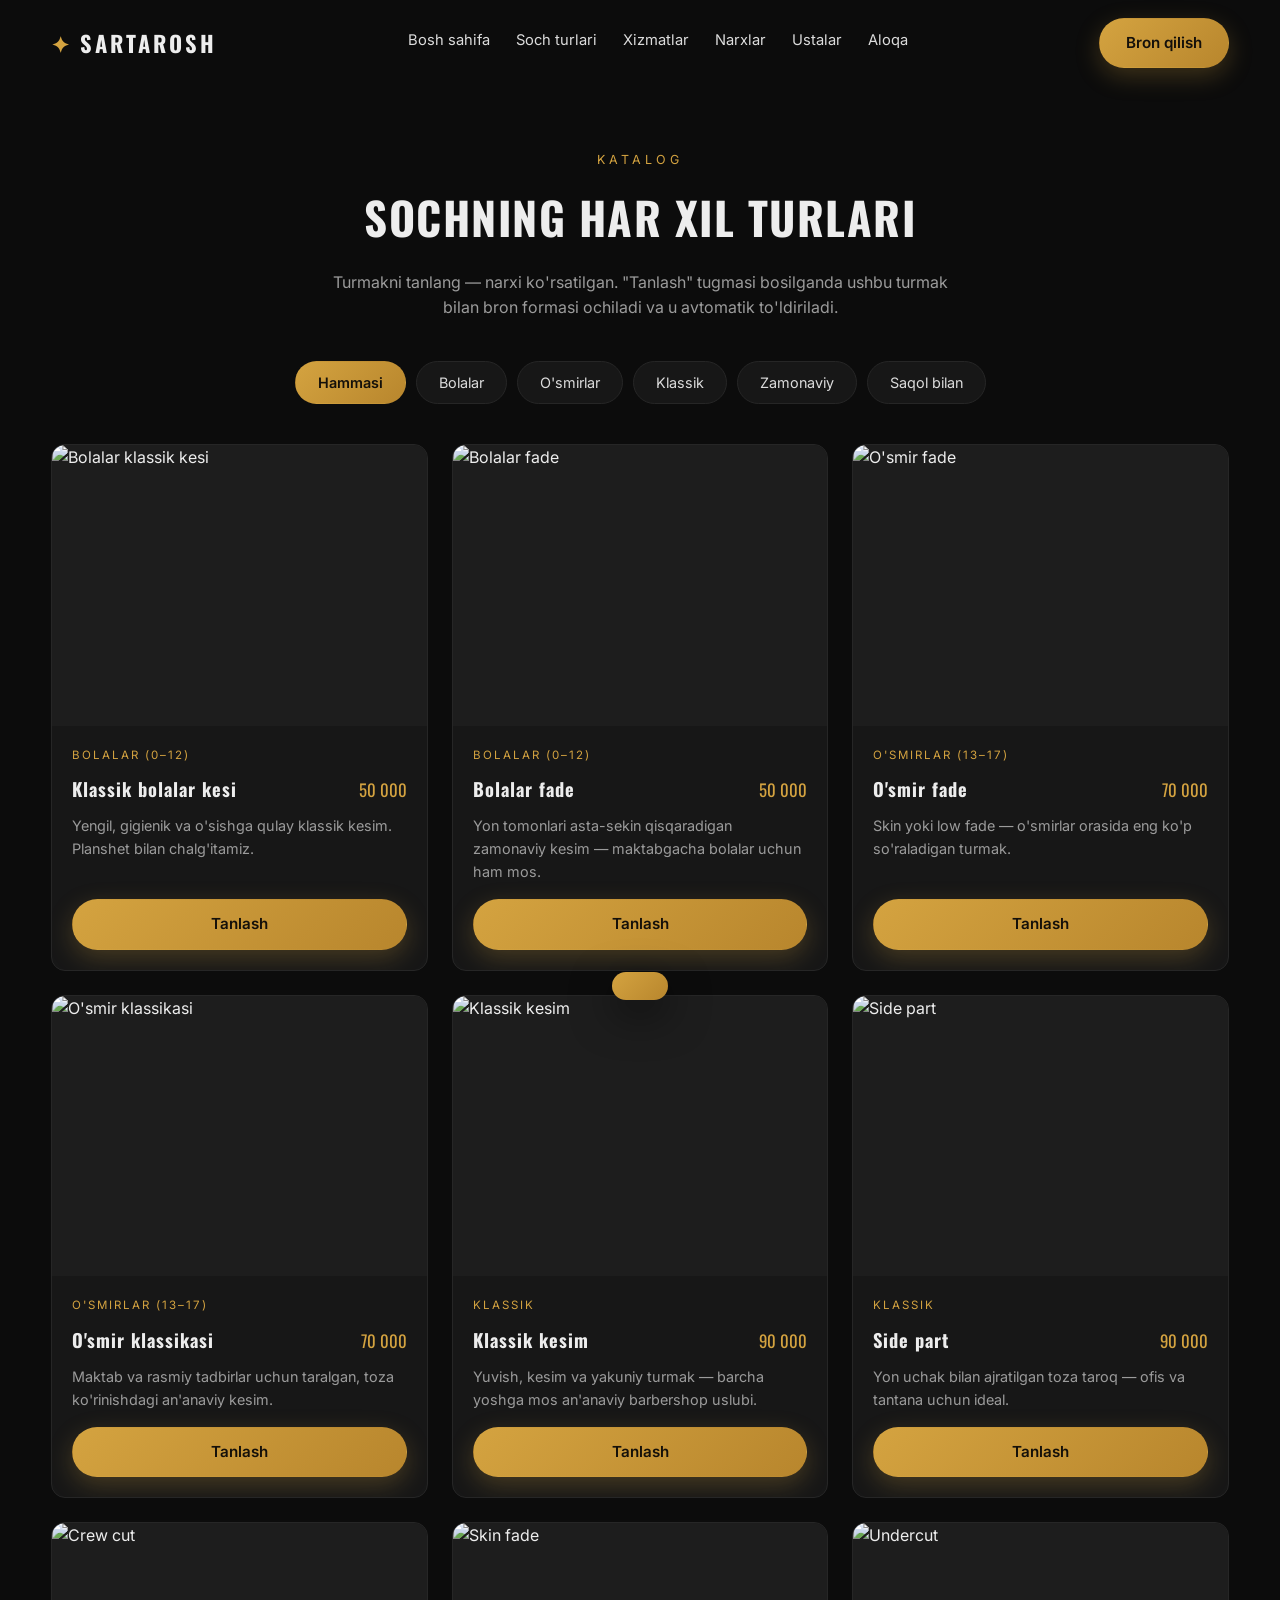
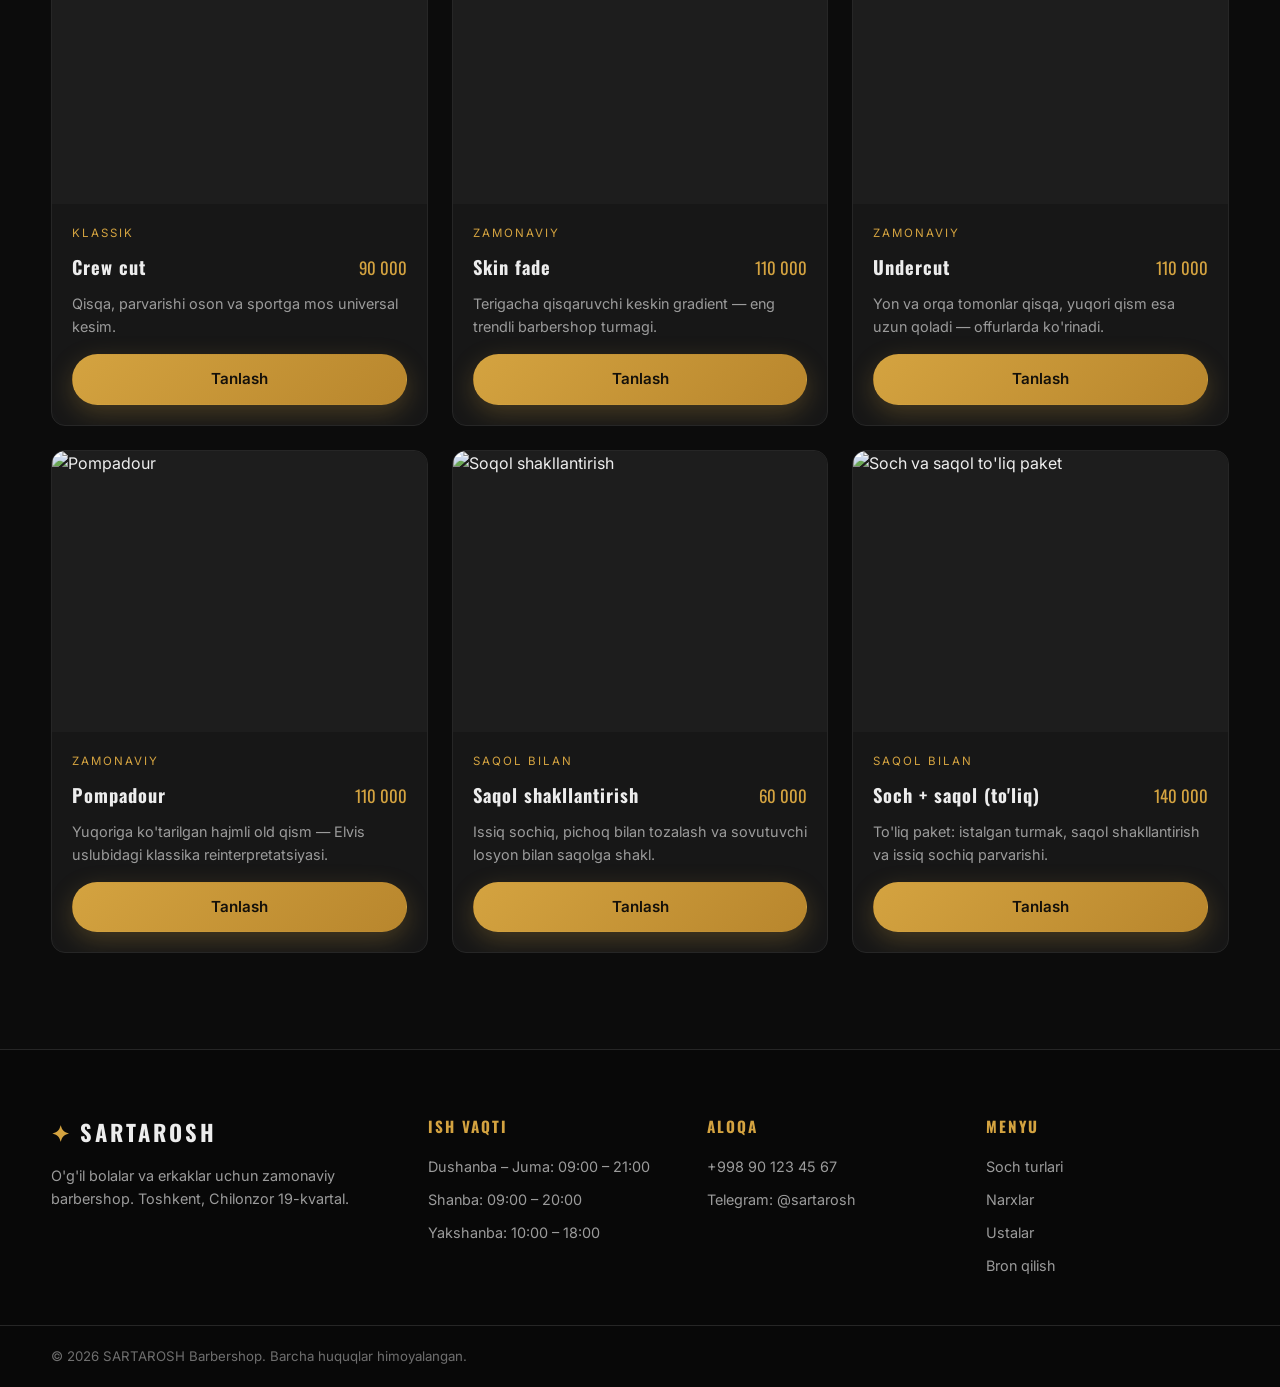
==== hairstyles.html @ 1b525645 "Sartarosh barbershop site" ====
<!DOCTYPE html>
<html lang="uz">
<head>
  <meta charset="UTF-8" />
  <meta name="viewport" content="width=device-width, initial-scale=1.0" />
  <title>Soch turlari — SARTAROSH Barbershop</title>
  <meta name="description" content="SARTAROSH barbershopdagi soch turmalari katalogi: klassik, fade, undercut, bolalar kesimi va boshqalar. Har bir turmak narxi bilan — tanlang va onlayn bron qiling." />
  <link rel="preconnect" href="https://fonts.googleapis.com" />
  <link rel="preconnect" href="https://fonts.gstatic.com" crossorigin />
  <link href="https://fonts.googleapis.com/css2?family=Oswald:wght@400;500;600;700&family=Inter:wght@300;400;500;600&display=swap" rel="stylesheet" />
  <link rel="stylesheet" href="style.css" />
</head>
<body>

  <!-- ======= HEADER ======= -->
  <header class="header" id="header">
    <div class="container header__inner">
      <a href="index.html" class="logo">
        <span class="logo__icon">✦</span>
        SARTAROSH
      </a>

      <nav class="nav" id="nav">
        <a href="index.html#home" class="nav__link">Bosh sahifa</a>
        <a href="hairstyles.html" class="nav__link">Soch turlari</a>
        <a href="index.html#services" class="nav__link">Xizmatlar</a>
        <a href="index.html#prices" class="nav__link">Narxlar</a>
        <a href="index.html#team" class="nav__link">Ustalar</a>
        <a href="index.html#contact" class="nav__link">Aloqa</a>
      </nav>

      <a href="index.html#booking" class="btn btn--gold header__cta">Bron qilish</a>

      <button class="burger" id="burger" aria-label="Menyu" aria-expanded="false">
        <span></span><span></span><span></span>
      </button>
    </div>
  </header>

  <!-- ======= PAGE HEAD ======= -->
  <section class="page-hero">
    <div class="container">
      <p class="section__eyebrow">Katalog</p>
      <h1 class="section__title">Sochning har xil turlari</h1>
      <p class="page-hero__sub">
        Turmakni tanlang — narxi ko'rsatilgan. "Tanlash" tugmasi bosilganda
        ushbu turmak bilan bron formasi ochiladi va u avtomatik to'ldiriladi.
      </p>
    </div>
  </section>

  <!-- ======= FILTERS ======= -->
  <section class="section" style="padding-top: 0;">
    <div class="container">
      <div class="filters" id="filters">
        <button class="filter-btn is-active" data-filter="all">Hammasi</button>
        <button class="filter-btn" data-filter="bolalar">Bolalar</button>
        <button class="filter-btn" data-filter="osmir">O'smirlar</button>
        <button class="filter-btn" data-filter="klassik">Klassik</button>
        <button class="filter-btn" data-filter="zamonaviy">Zamonaviy</button>
        <button class="filter-btn" data-filter="saqol">Saqol bilan</button>
      </div>

      <div class="grid grid--3" id="styleGrid">

        <article class="style-card reveal" data-cat="bolalar">
          <div class="style-card__img">
            <img src="https://images.pexels.com/photos/17163742/pexels-photo-17163742/free-photo-of-portrait-of-boy.jpeg?auto=compress&cs=tinysrgb&w=600" alt="Bolalar klassik kesi" loading="lazy" />
          </div>
          <div class="style-card__body">
            <span class="style-card__tag">Bolalar (0–12)</span>
            <div class="style-card__head"><h3>Klassik bolalar kesi</h3><span class="style-card__price">50 000</span></div>
            <p>Yengil, gigienik va o'sishga qulay klassik kesim. Planshet bilan chalg'itamiz.</p>
            <a class="btn btn--gold" href="index.html?style=Klassik bolalar kesi&service=Bolalar kesi&price=50 000 so'm#booking">Tanlash</a>
          </div>
        </article>

        <article class="style-card reveal" data-cat="bolalar">
          <div class="style-card__img">
            <img src="https://images.pexels.com/photos/16098673/pexels-photo-16098673/free-photo-of-photo-of-a-boy-at-a-barbershop.jpeg?auto=compress&cs=tinysrgb&w=600" alt="Bolalar fade" loading="lazy" />
          </div>
          <div class="style-card__body">
            <span class="style-card__tag">Bolalar (0–12)</span>
            <div class="style-card__head"><h3>Bolalar fade</h3><span class="style-card__price">50 000</span></div>
            <p>Yon tomonlari asta-sekin qisqaradigan zamonaviy kesim — maktabgacha bolalar uchun ham mos.</p>
            <a class="btn btn--gold" href="index.html?style=Bolalar fade&service=Bolalar kesi&price=50 000 so'm#booking">Tanlash</a>
          </div>
        </article>

        <article class="style-card reveal" data-cat="osmir">
          <div class="style-card__img">
            <img src="https://images.pexels.com/photos/18189272/pexels-photo-18189272/free-photo-of-brunette-teenager-boy-with-spiky-brushed-up-hair.jpeg?auto=compress&cs=tinysrgb&w=600" alt="O'smir fade" loading="lazy" />
          </div>
          <div class="style-card__body">
            <span class="style-card__tag">O'smirlar (13–17)</span>
            <div class="style-card__head"><h3>O'smir fade</h3><span class="style-card__price">70 000</span></div>
            <p>Skin yoki low fade — o'smirlar orasida eng ko'p so'raladigan turmak.</p>
            <a class="btn btn--gold" href="index.html?style=O'smir fade&service=Klassik kesim&price=70 000 so'm#booking">Tanlash</a>
          </div>
        </article>

        <article class="style-card reveal" data-cat="osmir">
          <div class="style-card__img">
            <img src="https://images.pexels.com/photos/17143742/pexels-photo-17143742/free-photo-of-studio-shot-of-a-teenager-with-dark-hair.jpeg?auto=compress&cs=tinysrgb&w=600" alt="O'smir klassikasi" loading="lazy" />
          </div>
          <div class="style-card__body">
            <span class="style-card__tag">O'smirlar (13–17)</span>
            <div class="style-card__head"><h3>O'smir klassikasi</h3><span class="style-card__price">70 000</span></div>
            <p>Maktab va rasmiy tadbirlar uchun taralgan, toza ko'rinishdagi an'anaviy kesim.</p>
            <a class="btn btn--gold" href="index.html?style=O'smir klassikasi&service=Klassik kesim&price=70 000 so'm#booking">Tanlash</a>
          </div>
        </article>

        <article class="style-card reveal" data-cat="klassik">
          <div class="style-card__img">
            <img src="https://images.pexels.com/photos/34702982/pexels-photo-34702982/free-photo-of-professional-barber-giving-a-classic-haircut.jpeg?auto=compress&cs=tinysrgb&w=600" alt="Klassik kesim" loading="lazy" />
          </div>
          <div class="style-card__body">
            <span class="style-card__tag">Klassik</span>
            <div class="style-card__head"><h3>Klassik kesim</h3><span class="style-card__price">90 000</span></div>
            <p>Yuvish, kesim va yakuniy turmak — barcha yoshga mos an'anaviy barbershop uslubi.</p>
            <a class="btn btn--gold" href="index.html?style=Klassik kesim&service=Klassik kesim&price=90 000 so'm#booking">Tanlash</a>
          </div>
        </article>

        <article class="style-card reveal" data-cat="klassik">
          <div class="style-card__img">
            <img src="https://images.pexels.com/photos/13758247/pexels-photo-13758247.jpeg?auto=compress&cs=tinysrgb&w=600" alt="Side part" loading="lazy" />
          </div>
          <div class="style-card__body">
            <span class="style-card__tag">Klassik</span>
            <div class="style-card__head"><h3>Side part</h3><span class="style-card__price">90 000</span></div>
            <p>Yon uchak bilan ajratilgan toza taroq — ofis va tantana uchun ideal.</p>
            <a class="btn btn--gold" href="index.html?style=Side part&service=Klassik kesim&price=90 000 so'm#booking">Tanlash</a>
          </div>
        </article>

        <article class="style-card reveal" data-cat="klassik">
          <div class="style-card__img">
            <img src="https://images.pexels.com/photos/7956486/pexels-photo-7956486.jpeg?auto=compress&cs=tinysrgb&w=600" alt="Crew cut" loading="lazy" />
          </div>
          <div class="style-card__body">
            <span class="style-card__tag">Klassik</span>
            <div class="style-card__head"><h3>Crew cut</h3><span class="style-card__price">90 000</span></div>
            <p>Qisqa, parvarishi oson va sportga mos universal kesim.</p>
            <a class="btn btn--gold" href="index.html?style=Crew cut&service=Klassik kesim&price=90 000 so'm#booking">Tanlash</a>
          </div>
        </article>

        <article class="style-card reveal" data-cat="zamonaviy">
          <div class="style-card__img">
            <img src="https://images.pexels.com/photos/39559324/pexels-photo-39559324/free-photo-of-modern-fade-haircut-with-sharp-beard-style.jpeg?auto=compress&cs=tinysrgb&w=600" alt="Skin fade" loading="lazy" />
          </div>
          <div class="style-card__body">
            <span class="style-card__tag">Zamonaviy</span>
            <div class="style-card__head"><h3>Skin fade</h3><span class="style-card__price">110 000</span></div>
            <p>Terigacha qisqaruvchi keskin gradient — eng trendli barbershop turmagi.</p>
            <a class="btn btn--gold" href="index.html?style=Skin fade&service=Zamonaviy kesim (fade)&price=110 000 so'm#booking">Tanlash</a>
          </div>
        </article>

        <article class="style-card reveal" data-cat="zamonaviy">
          <div class="style-card__img">
            <img src="https://images.pexels.com/photos/4781448/pexels-photo-4781448.jpeg?auto=compress&cs=tinysrgb&w=600" alt="Undercut" loading="lazy" />
          </div>
          <div class="style-card__body">
            <span class="style-card__tag">Zamonaviy</span>
            <div class="style-card__head"><h3>Undercut</h3><span class="style-card__price">110 000</span></div>
            <p>Yon va orqa tomonlar qisqa, yuqori qism esa uzun qoladi — offurlarda ko'rinadi.</p>
            <a class="btn btn--gold" href="index.html?style=Undercut&service=Zamonaviy kesim (fade)&price=110 000 so'm#booking">Tanlash</a>
          </div>
        </article>

        <article class="style-card reveal" data-cat="zamonaviy">
          <div class="style-card__img">
            <img src="https://images.pexels.com/photos/5337943/pexels-photo-5337943.jpeg?auto=compress&cs=tinysrgb&w=600" alt="Pompadour" loading="lazy" />
          </div>
          <div class="style-card__body">
            <span class="style-card__tag">Zamonaviy</span>
            <div class="style-card__head"><h3>Pompadour</h3><span class="style-card__price">110 000</span></div>
            <p>Yuqoriga ko'tarilgan hajmli old qism — Elvis uslubidagi klassika reinterpretatsiyasi.</p>
            <a class="btn btn--gold" href="index.html?style=Pompadour&service=Zamonaviy kesim (fade)&price=110 000 so'm#booking">Tanlash</a>
          </div>
        </article>

        <article class="style-card reveal" data-cat="saqol">
          <div class="style-card__img">
            <img src="https://images.pexels.com/photos/6007400/pexels-photo-6007400.jpeg?auto=compress&cs=tinysrgb&w=600" alt="Soqol shakllantirish" loading="lazy" />
          </div>
          <div class="style-card__body">
            <span class="style-card__tag">Saqol bilan</span>
            <div class="style-card__head"><h3>Saqol shakllantirish</h3><span class="style-card__price">60 000</span></div>
            <p>Issiq sochiq, pichoq bilan tozalash va sovutuvchi losyon bilan saqolga shakl.</p>
            <a class="btn btn--gold" href="index.html?style=Saqol shakllantirish&service=Soqol charmbarlash&price=60 000 so'm#booking">Tanlash</a>
          </div>
        </article>

        <article class="style-card reveal" data-cat="saqol">
          <div class="style-card__img">
            <img src="https://images.pexels.com/photos/9992820/pexels-photo-9992820.jpeg?auto=compress&cs=tinysrgb&w=600" alt="Soch va saqol to'liq paket" loading="lazy" />
          </div>
          <div class="style-card__body">
            <span class="style-card__tag">Saqol bilan</span>
            <div class="style-card__head"><h3>Soch + saqol (to'liq)</h3><span class="style-card__price">140 000</span></div>
            <p>To'liq paket: istalgan turmak, saqol shakllantirish va issiq sochiq parvarishi.</p>
            <a class="btn btn--gold" href="index.html?style=Soch %2B saqol (to'liq paket)&service=Soch %2B saqol (to'liq paket)&price=140 000 so'm#booking">Tanlash</a>
          </div>
        </article>

      </div>
    </div>
  </section>

  <!-- ======= FOOTER ======= -->
  <footer class="footer" id="contact">
    <div class="container footer__grid">
      <div>
        <a href="index.html" class="logo"><span class="logo__icon">✦</span> SARTAROSH</a>
        <p class="footer__about">O'g'il bolalar va erkaklar uchun zamonaviy barbershop. Toshkent, Chilonzor 19-kvartal.</p>
      </div>

      <div>
        <h4>Ish vaqti</h4>
        <ul class="footer__list">
          <li>Dushanba – Juma: 09:00 – 21:00</li>
          <li>Shanba: 09:00 – 20:00</li>
          <li>Yakshanba: 10:00 – 18:00</li>
        </ul>
      </div>

      <div>
        <h4>Aloqa</h4>
        <ul class="footer__list">
          <li><a href="tel:+998901234567">+998 90 123 45 67</a></li>
          <li><a href="https://t.me/sartarosh" target="_blank" rel="noopener">Telegram: @sartarosh</a></li>
        </ul>
      </div>

      <div>
        <h4>Menyu</h4>
        <ul class="footer__list">
          <li><a href="hairstyles.html">Soch turlari</a></li>
          <li><a href="index.html#prices">Narxlar</a></li>
          <li><a href="index.html#team">Ustalar</a></li>
          <li><a href="index.html#booking">Bron qilish</a></li>
        </ul>
      </div>
    </div>

    <div class="footer__bottom">
      <div class="container">© <span id="year"></span> SARTAROSH Barbershop. Barcha huquqlar himoyalangan.</div>
    </div>
  </footer>

  <div class="toast" id="toast" role="alert"></div>

  <script src="script.js"></script>
  <script>
    /* ---------- Katalog filtrlari ---------- */
    const filterBtns = document.querySelectorAll(".filter-btn");
    const cards = document.querySelectorAll(".style-card");
    filterBtns.forEach((btn) => {
      btn.addEventListener("click", () => {
        filterBtns.forEach((b) => b.classList.remove("is-active"));
        btn.classList.add("is-active");
        const f = btn.dataset.filter;
        cards.forEach((c) => {
          const show = f === "all" || c.dataset.cat === f;
          c.classList.toggle("is-hidden", !show);
          if (show) c.classList.add("visible");
        });
      });
    });
  </script>
</body>
</html>
---- style.css ----
/* ============ SARTAROSH — barbershop ============ */
:root {
  --bg: #0c0c0c;
  --bg-alt: #121212;
  --card: #171717;
  --gold: #d4a340;
  --gold-soft: #e8c67a;
  --text: #ededed;
  --muted: #9b9b9b;
  --line: #262626;
  --radius: 14px;
  --container: 1180px;
}

* { margin: 0; padding: 0; box-sizing: border-box; }

html { scroll-behavior: smooth; }

body {
  font-family: "Inter", system-ui, sans-serif;
  background: var(--bg);
  color: var(--text);
  line-height: 1.6;
  -webkit-font-smoothing: antialiased;
}

img { max-width: 100%; display: block; }
a { color: inherit; text-decoration: none; }
ul { list-style: none; }

.container {
  width: min(var(--container), 92%);
  margin-inline: auto;
}

/* ---------- Buttons ---------- */
.btn {
  display: inline-block;
  padding: 12px 26px;
  border-radius: 999px;
  font-weight: 600;
  font-size: 0.95rem;
  border: 1px solid transparent;
  cursor: pointer;
  transition: transform 0.2s ease, background 0.2s ease, box-shadow 0.2s ease;
  text-align: center;
}
.btn:hover { transform: translateY(-2px); }

.btn--gold {
  background: linear-gradient(135deg, var(--gold), #b8862d);
  color: #14100a;
  box-shadow: 0 8px 24px rgba(212, 163, 64, 0.25);
}
.btn--gold:hover { box-shadow: 0 12px 30px rgba(212, 163, 64, 0.4); }

.btn--ghost {
  border-color: rgba(255, 255, 255, 0.35);
  color: #fff;
  background: rgba(255, 255, 255, 0.05);
  backdrop-filter: blur(6px);
}
.btn--ghost:hover { background: rgba(255, 255, 255, 0.12); }

.btn--lg { padding: 15px 34px; font-size: 1rem; }
.btn--block { width: 100%; }

/* ---------- Header ---------- */
.header {
  position: fixed;
  inset: 0 0 auto 0;
  z-index: 50;
  padding: 18px 0;
  transition: background 0.3s ease, padding 0.3s ease, box-shadow 0.3s ease;
}
.header.is-scrolled {
  background: rgba(10, 10, 10, 0.9);
  backdrop-filter: blur(12px);
  padding: 10px 0;
  box-shadow: 0 6px 30px rgba(0, 0, 0, 0.5);
}
.header__inner {
  display: flex;
  align-items: center;
  justify-content: space-between;
  gap: 20px;
}
.logo {
  font-family: "Oswald", sans-serif;
  font-size: 1.4rem;
  font-weight: 700;
  letter-spacing: 3px;
  display: flex;
  align-items: center;
  gap: 8px;
}
.logo__icon { color: var(--gold); }

.nav { display: flex; gap: 26px; }
.nav__link {
  font-size: 0.92rem;
  color: #dcdcdc;
  position: relative;
  padding-bottom: 4px;
}
.nav__link::after {
  content: "";
  position: absolute;
  left: 0; bottom: 0;
  width: 0; height: 2px;
  background: var(--gold);
  transition: width 0.25s ease;
}
.nav__link:hover::after { width: 100%; }

.burger {
  display: none;
  flex-direction: column;
  gap: 5px;
  background: none;
  border: 0;
  cursor: pointer;
  padding: 6px;
}
.burger span {
  width: 26px; height: 2px;
  background: #fff;
  transition: transform 0.25s ease, opacity 0.25s ease;
}
.burger.is-open span:nth-child(1) { transform: translateY(7px) rotate(45deg); }
.burger.is-open span:nth-child(2) { opacity: 0; }
.burger.is-open span:nth-child(3) { transform: translateY(-7px) rotate(-45deg); }

/* ---------- Hero with background video ---------- */
.hero {
  position: relative;
  min-height: 100vh;
  display: flex;
  align-items: center;
  overflow: hidden;
}
.hero__media { position: absolute; inset: 0; z-index: 0; }
.hero__video {
  width: 100%;
  height: 100%;
  object-fit: cover;
  filter: saturate(0.85);
}
.hero__overlay {
  position: absolute;
  inset: 0;
  background:
    linear-gradient(to bottom, rgba(0, 0, 0, 0.75) 0%, rgba(0, 0, 0, 0.35) 40%, rgba(12, 12, 12, 0.95) 100%),
    radial-gradient(ellipse at center, transparent 30%, rgba(0, 0, 0, 0.6) 100%);
}
.hero__content {
  position: relative;
  z-index: 2;
  padding-top: 110px;
  padding-bottom: 90px;
}
.hero__eyebrow {
  color: var(--gold-soft);
  text-transform: uppercase;
  letter-spacing: 4px;
  font-size: 0.8rem;
  margin-bottom: 18px;
}
.hero__title {
  font-family: "Oswald", sans-serif;
  font-size: clamp(2.4rem, 6.5vw, 5rem);
  line-height: 1.05;
  letter-spacing: 2px;
  text-transform: uppercase;
}
.hero__title span {
  color: transparent;
  -webkit-text-stroke: 1.5px var(--gold);
}
.hero__subtitle {
  max-width: 560px;
  margin-top: 22px;
  color: #d4d4d4;
  font-size: 1.05rem;
}
.hero__actions {
  display: flex;
  flex-wrap: wrap;
  gap: 16px;
  margin-top: 34px;
}
.hero__stats {
  display: flex;
  flex-wrap: wrap;
  gap: 44px;
  margin-top: 56px;
}
.stat strong {
  display: block;
  font-family: "Oswald", sans-serif;
  font-size: 1.9rem;
  color: var(--gold);
}
.stat span { font-size: 0.85rem; color: var(--muted); }

.hero__scroll {
  position: absolute;
  left: 50%;
  bottom: 22px;
  transform: translateX(-50%);
  z-index: 2;
  font-size: 0.78rem;
  letter-spacing: 2px;
  color: var(--muted);
  animation: bob 2s ease-in-out infinite;
}
@keyframes bob {
  0%, 100% { transform: translate(-50%, 0); }
  50% { transform: translate(-50%, 7px); }
}

.video-toggle {
  position: absolute;
  right: 24px;
  bottom: 24px;
  z-index: 3;
  width: 46px; height: 46px;
  border-radius: 50%;
  border: 1px solid rgba(255, 255, 255, 0.35);
  background: rgba(0, 0, 0, 0.45);
  color: #fff;
  cursor: pointer;
  font-size: 0.85rem;
  transition: background 0.2s ease;
}
.video-toggle:hover { background: rgba(0, 0, 0, 0.75); }

/* ---------- Sections ---------- */
.section { padding: 96px 0; }
.section--alt { background: var(--bg-alt); }

.section__head { margin-bottom: 46px; }
.section__eyebrow {
  color: var(--gold);
  text-transform: uppercase;
  letter-spacing: 4px;
  font-size: 0.78rem;
  margin-bottom: 10px;
}
.section__title {
  font-family: "Oswald", sans-serif;
  font-size: clamp(1.8rem, 4vw, 2.8rem);
  letter-spacing: 1.5px;
  text-transform: uppercase;
}

.grid { display: grid; gap: 24px; }
.grid--3 { grid-template-columns: repeat(3, 1fr); }
.grid--4 { grid-template-columns: repeat(4, 1fr); }

/* ---------- Cards ---------- */
.card {
  background: var(--card);
  border: 1px solid var(--line);
  border-radius: var(--radius);
  padding: 30px 26px;
  transition: transform 0.25s ease, border-color 0.25s ease;
}
.card:hover {
  transform: translateY(-6px);
  border-color: rgba(212, 163, 64, 0.55);
}
.card__icon { font-size: 1.9rem; margin-bottom: 14px; }
.card h3 {
  font-family: "Oswald", sans-serif;
  font-size: 1.2rem;
  letter-spacing: 1px;
  margin-bottom: 10px;
}
.card p { color: var(--muted); font-size: 0.94rem; }

/* ---------- Split (about) ---------- */
.split {
  display: grid;
  grid-template-columns: 1fr 1fr;
  gap: 56px;
  align-items: center;
}
.split__media img {
  border-radius: var(--radius);
  height: 100%;
  max-height: 480px;
  width: 100%;
  object-fit: cover;
  border: 1px solid var(--line);
}
.split__text p { color: var(--muted); margin: 16px 0 22px; }

.checklist { margin-bottom: 28px; display: grid; gap: 12px; }
.checklist li {
  padding-left: 30px;
  position: relative;
  color: #d8d8d8;
  font-size: 0.95rem;
}
.checklist li::before {
  content: "✓";
  position: absolute;
  left: 0; top: 0;
  color: var(--gold);
  font-weight: 700;
}

/* ---------- Prices ---------- */
.prices {
  background: var(--card);
  border: 1px solid var(--line);
  border-radius: var(--radius);
  padding: 14px 34px;
}
.price {
  display: flex;
  align-items: baseline;
  gap: 12px;
  padding: 18px 0;
  border-bottom: 1px dashed var(--line);
}
.price:last-child { border-bottom: 0; }
.price__name { font-weight: 500; }
.price__dots {
  flex: 1;
  border-bottom: 2px dotted #3a3a3a;
  transform: translateY(-4px);
}
.price__val {
  font-family: "Oswald", sans-serif;
  color: var(--gold);
  font-size: 1.15rem;
  white-space: nowrap;
}

/* ---------- Team ---------- */
.person {
  background: var(--card);
  border: 1px solid var(--line);
  border-radius: var(--radius);
  overflow: hidden;
  text-align: center;
  padding-bottom: 22px;
  transition: transform 0.25s ease;
}
.person:hover { transform: translateY(-6px); }
.person__photo {
  aspect-ratio: 1 / 1;
  overflow: hidden;
  background: #1d1d1d;
}
.person__photo img {
  width: 100%; height: 100%;
  object-fit: cover;
  filter: grayscale(35%);
  transition: filter 0.3s ease, transform 0.4s ease;
}
.person:hover .person__photo img { filter: grayscale(0%); transform: scale(1.05); }
.person h3 {
  font-family: "Oswald", sans-serif;
  letter-spacing: 2px;
  margin-top: 18px;
}
.person p { color: var(--muted); font-size: 0.86rem; }

/* ---------- Reviews ---------- */
.quote {
  background: var(--card);
  border: 1px solid var(--line);
  border-left: 3px solid var(--gold);
  border-radius: var(--radius);
  padding: 28px 26px;
  font-size: 0.95rem;
  color: #d9d9d9;
}
.quote footer {
  margin-top: 16px;
  color: var(--gold-soft);
  font-size: 0.88rem;
}

/* ---------- Booking ---------- */
.booking {
  display: grid;
  grid-template-columns: 1fr 1.15fr;
  gap: 56px;
  align-items: start;
}
.booking__text p { color: var(--muted); margin-top: 14px; }

.form {
  background: var(--card);
  border: 1px solid var(--line);
  border-radius: var(--radius);
  padding: 32px;
  display: grid;
  gap: 18px;
}
.form__row {
  display: grid;
  grid-template-columns: 1fr 1fr;
  gap: 18px;
}
.form label {
  display: grid;
  gap: 8px;
  font-size: 0.85rem;
  color: var(--muted);
}
.form input,
.form select {
  width: 100%;
  padding: 13px 14px;
  border-radius: 10px;
  border: 1px solid var(--line);
  background: #101010;
  color: var(--text);
  font-family: inherit;
  font-size: 0.95rem;
  transition: border-color 0.2s ease;
}
.form input:focus,
.form select:focus {
  outline: none;
  border-color: var(--gold);
}
.form input.invalid { border-color: #e05252; }
.form__note { font-size: 0.88rem; color: var(--gold-soft); min-height: 1.2em; }
.form__note.error { color: #e05252; }

/* ---------- Footer ---------- */
.footer {
  background: #080808;
  border-top: 1px solid var(--line);
  padding-top: 64px;
}
.footer__grid {
  display: grid;
  grid-template-columns: 1.4fr 1fr 1fr 1fr;
  gap: 36px;
  padding-bottom: 48px;
}
.footer h4 {
  font-family: "Oswald", sans-serif;
  letter-spacing: 2px;
  color: var(--gold);
  margin-bottom: 16px;
  text-transform: uppercase;
  font-size: 0.95rem;
}
.footer__about { color: var(--muted); font-size: 0.9rem; margin-top: 14px; max-width: 320px; }
.footer__list { display: grid; gap: 10px; color: var(--muted); font-size: 0.9rem; }
.footer__list a:hover { color: var(--gold-soft); }
.footer__bottom {
  border-top: 1px solid var(--line);
  padding: 20px 0;
  color: #6f6f6f;
  font-size: 0.83rem;
}

/* ---------- Toast ---------- */
.toast {
  position: fixed;
  left: 50%;
  bottom: -100px;
  transform: translateX(-50%);
  background: linear-gradient(135deg, var(--gold), #b8862d);
  color: #14100a;
  padding: 14px 28px;
  border-radius: 999px;
  font-weight: 600;
  box-shadow: 0 14px 40px rgba(0, 0, 0, 0.5);
  transition: bottom 0.35s ease;
  z-index: 100;
  max-width: 90vw;
  text-align: center;
}
.toast.show { bottom: 30px; }

/* ---------- Reveal animation ---------- */
.reveal {
  opacity: 0;
  transform: translateY(28px);
  transition: opacity 0.7s ease, transform 0.7s ease;
}
.reveal.visible { opacity: 1; transform: none; }

@media (prefers-reduced-motion: reduce) {
  html { scroll-behavior: auto; }
  .reveal { opacity: 1; transform: none; transition: none; }
  .hero__scroll { animation: none; }
}

/* ---------- Responsive ---------- */
@media (max-width: 980px) {
  .grid--3, .grid--4 { grid-template-columns: repeat(2, 1fr); }
  .split, .booking { grid-template-columns: 1fr; gap: 36px; }
  .footer__grid { grid-template-columns: 1fr 1fr; }
}

@media (max-width: 760px) {
  .header__cta { display: none; }
  .burger { display: flex; }
  .nav {
    position: fixed;
    inset: 0 0 auto 0;
    top: 0;
    height: 100vh;
    background: rgba(8, 8, 8, 0.97);
    flex-direction: column;
    align-items: center;
    justify-content: center;
    gap: 30px;
    transform: translateY(-100%);
    transition: transform 0.35s ease;
    z-index: -1;
  }
  .nav.is-open { transform: translateY(0); }
  .nav__link { font-size: 1.25rem; font-family: "Oswald", sans-serif; letter-spacing: 2px; }
  .hero__stats { gap: 26px; }
  .form__row { grid-template-columns: 1fr; }
}

@media (max-width: 520px) {
  .grid--3, .grid--4 { grid-template-columns: 1fr; }
  .footer__grid { grid-template-columns: 1fr; }
  .section { padding: 70px 0; }
  .prices { padding: 8px 18px; }
  .price { flex-wrap: wrap; }
  .form { padding: 22px; }
}

/* ---------- Katalog (soch turlari sahifasi) ---------- */
.page-hero {
  padding: 150px 0 40px;
  text-align: center;
}
.page-hero .section__eyebrow { margin-bottom: 12px; }
.page-hero__sub {
  max-width: 620px;
  margin: 16px auto 0;
  color: var(--muted);
}

.filters {
  display: flex;
  flex-wrap: wrap;
  justify-content: center;
  gap: 10px;
  margin-bottom: 40px;
}
.filter-btn {
  padding: 9px 22px;
  border-radius: 999px;
  border: 1px solid var(--line);
  background: var(--card);
  color: #dcdcdc;
  font: inherit;
  font-size: 0.9rem;
  cursor: pointer;
  transition: border-color 0.2s ease, background 0.2s ease, color 0.2s ease;
}
.filter-btn:hover { border-color: rgba(212, 163, 64, 0.55); }
.filter-btn.is-active {
  background: linear-gradient(135deg, var(--gold), #b8862d);
  color: #14100a;
  border-color: transparent;
  font-weight: 600;
}

.style-card {
  background: var(--card);
  border: 1px solid var(--line);
  border-radius: var(--radius);
  overflow: hidden;
  display: flex;
  flex-direction: column;
  transition: transform 0.25s ease, border-color 0.25s ease;
}
.style-card:hover {
  transform: translateY(-6px);
  border-color: rgba(212, 163, 64, 0.55);
}
.style-card.is-hidden { display: none; }
.style-card__img {
  aspect-ratio: 4 / 3;
  overflow: hidden;
  background: #1d1d1d;
}
.style-card__img img {
  width: 100%;
  height: 100%;
  object-fit: cover;
  filter: grayscale(30%);
  transition: filter 0.3s ease, transform 0.4s ease;
}
.style-card:hover .style-card__img img { filter: grayscale(0%); transform: scale(1.05); }
.style-card__body {
  padding: 20px;
  display: flex;
  flex-direction: column;
  gap: 10px;
  flex: 1;
}
.style-card__tag {
  font-size: 0.72rem;
  letter-spacing: 2px;
  text-transform: uppercase;
  color: var(--gold);
}
.style-card__head {
  display: flex;
  justify-content: space-between;
  align-items: baseline;
  gap: 10px;
}
.style-card__head h3 {
  font-family: "Oswald", sans-serif;
  font-size: 1.15rem;
  letter-spacing: 1px;
}
.style-card__price {
  font-family: "Oswald", sans-serif;
  color: var(--gold);
  font-size: 1.05rem;
  white-space: nowrap;
}
.style-card p { color: var(--muted); font-size: 0.9rem; flex: 1; }
.style-card .btn { margin-top: 6px; }

/* ---------- Formada tanlangan turmak ---------- */
.form__style-note {
  font-size: 0.82rem;
  color: var(--gold-soft);
  margin-top: -6px;
}
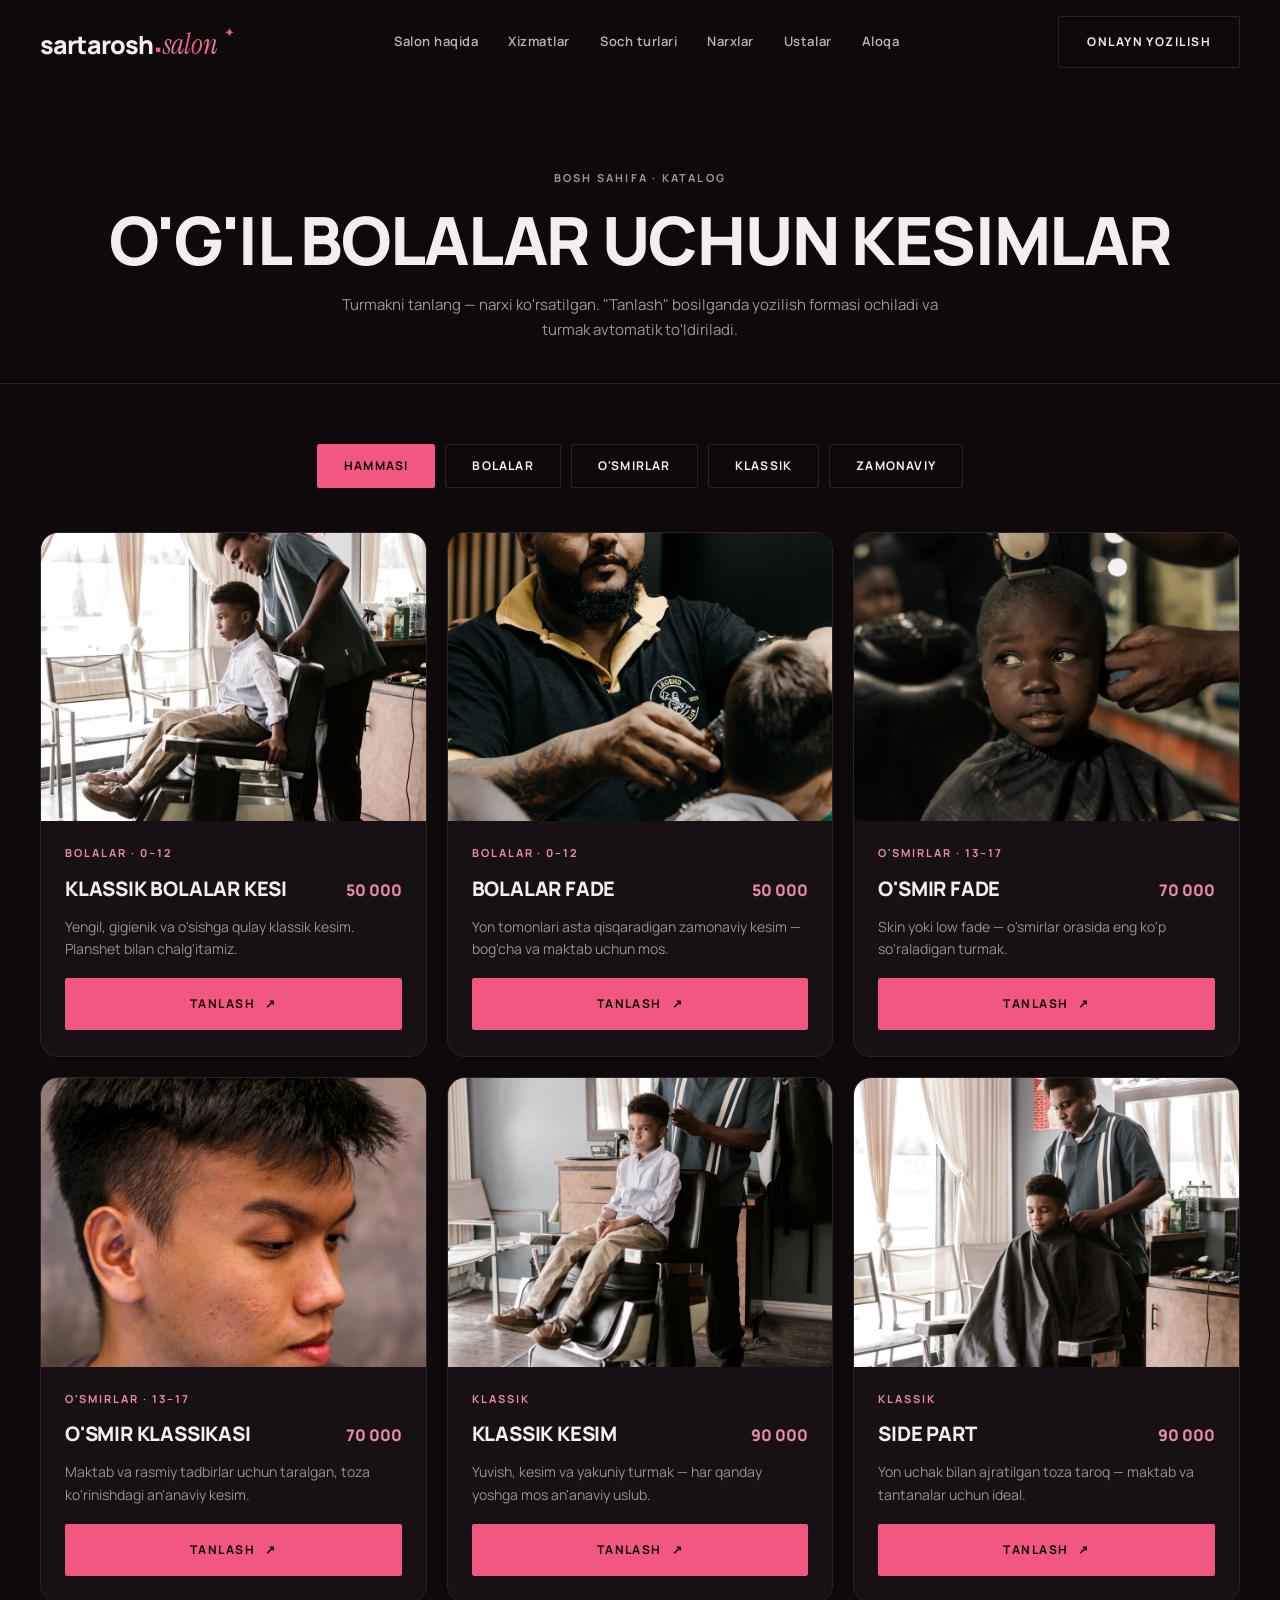
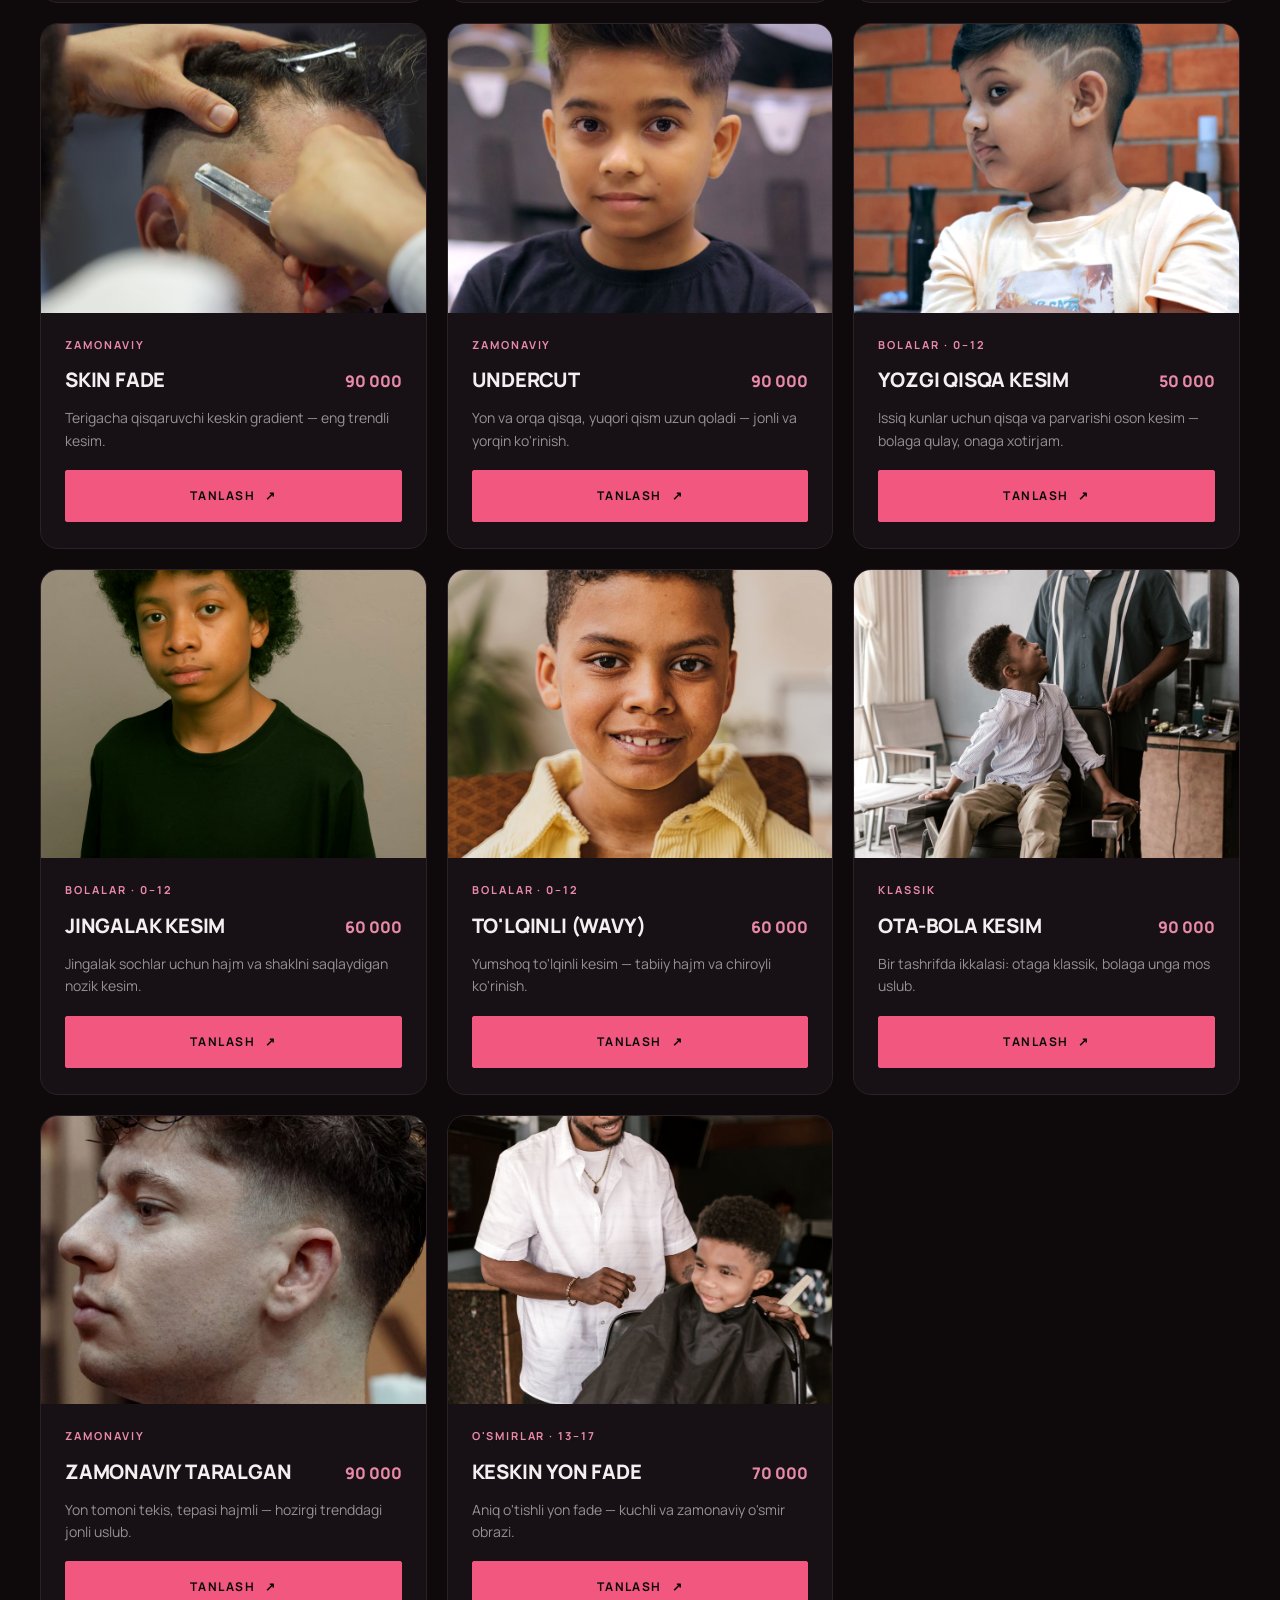
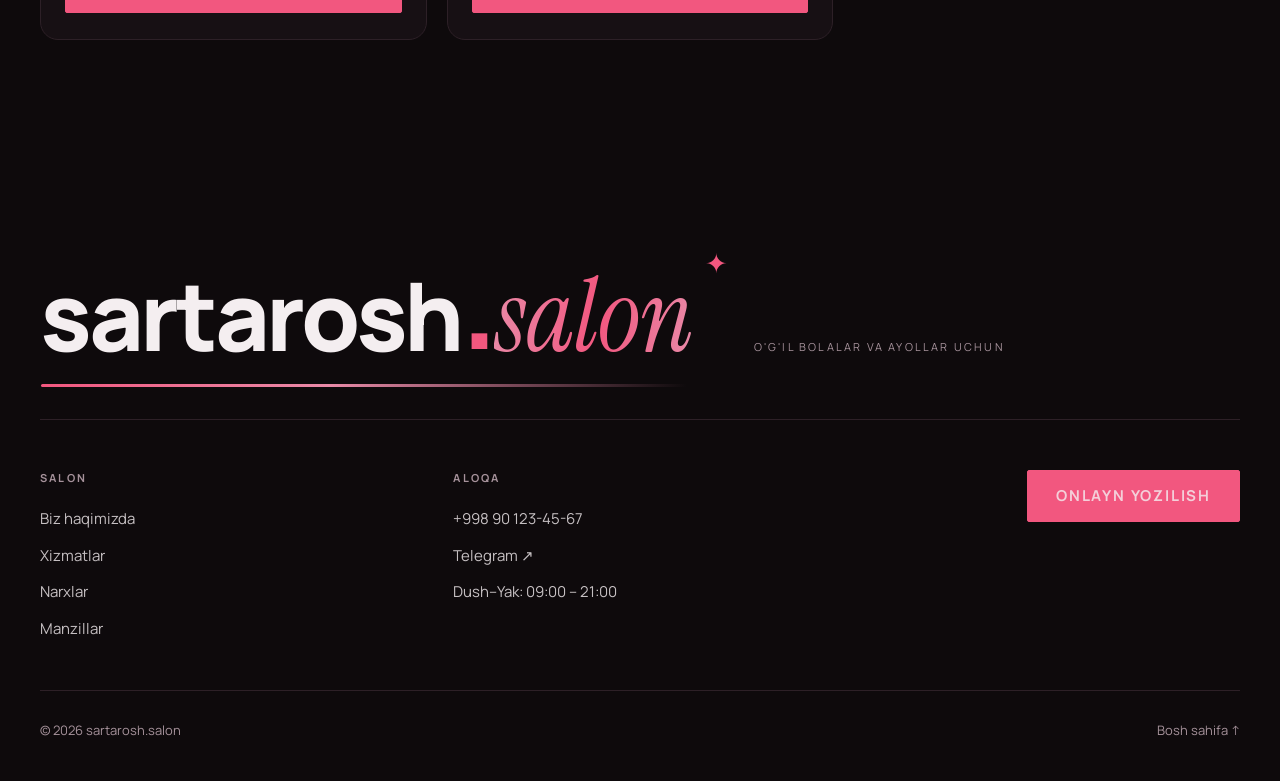
==== commit 1bca8c9b: "Update site design, add assets, extend vercel builds" ====
--- a/hairstyles.html
+++ b/hairstyles.html
@@ -1,276 +1,262 @@
 <!DOCTYPE html>
 <html lang="uz">
 <head>
-  <meta charset="UTF-8" />
-  <meta name="viewport" content="width=device-width, initial-scale=1.0" />
-  <title>Soch turlari — SARTAROSH Barbershop</title>
-  <meta name="description" content="SARTAROSH barbershopdagi soch turmalari katalogi: klassik, fade, undercut, bolalar kesimi va boshqalar. Har bir turmak narxi bilan — tanlang va onlayn bron qiling." />
-  <link rel="preconnect" href="https://fonts.googleapis.com" />
-  <link rel="preconnect" href="https://fonts.gstatic.com" crossorigin />
-  <link href="https://fonts.googleapis.com/css2?family=Oswald:wght@400;500;600;700&family=Inter:wght@300;400;500;600&display=swap" rel="stylesheet" />
-  <link rel="stylesheet" href="style.css" />
+<meta charset="UTF-8">
+<meta name="viewport" content="width=device-width, initial-scale=1.0">
+<title>Soch turlari — SARTAROSH (bolalar katalogi)</title>
+<meta name="description" content="O'g'il bolalar va o'smirlar uchun soch kesimlari katalogi: klassik, fade, undercut, side part. Har biri narxi bilan — tanlang va onlayn yoziling.">
+<meta name="theme-color" content="#0e0a0c">
+<link href="assets/fonts.css" rel="stylesheet">
+<link rel="icon" href="assets/favicon.svg" type="image/svg+xml">
+<link rel="stylesheet" href="style.css">
 </head>
 <body>
 
-  <!-- ======= HEADER ======= -->
-  <header class="header" id="header">
-    <div class="container header__inner">
-      <a href="index.html" class="logo">
-        <span class="logo__icon">✦</span>
-        SARTAROSH
-      </a>
-
-      <nav class="nav" id="nav">
-        <a href="index.html#home" class="nav__link">Bosh sahifa</a>
-        <a href="hairstyles.html" class="nav__link">Soch turlari</a>
-        <a href="index.html#services" class="nav__link">Xizmatlar</a>
-        <a href="index.html#prices" class="nav__link">Narxlar</a>
-        <a href="index.html#team" class="nav__link">Ustalar</a>
-        <a href="index.html#contact" class="nav__link">Aloqa</a>
-      </nav>
-
-      <a href="index.html#booking" class="btn btn--gold header__cta">Bron qilish</a>
-
-      <button class="burger" id="burger" aria-label="Menyu" aria-expanded="false">
-        <span></span><span></span><span></span>
-      </button>
-    </div>
-  </header>
-
-  <!-- ======= PAGE HEAD ======= -->
+<header class="header is-stuck" id="header">
+  <div class="shell header__inner">
+    <a class="logo" href="index.html" aria-label="SARTAROSH"><span>sartarosh</span><b>.</b><em>salon</em><i aria-hidden="true">✦</i></a>
+
+    <nav class="nav" id="nav">
+      <a href="index.html#about">Salon haqida</a>
+      <a href="index.html#services">Xizmatlar</a>
+      <a href="hairstyles.html">Soch turlari</a>
+      <a href="index.html#prices">Narxlar</a>
+      <a href="index.html#team">Ustalar</a>
+      <a href="index.html#contact">Aloqa</a>
+    </nav>
+
+    <div class="header__actions">
+      <a class="btn btn--ghost header__login" href="index.html#booking">Onlayn yozilish</a>
+      <button class="burger" id="burger" aria-label="Menyu"><span></span><span></span></button>
+    </div>
+  </div>
+</header>
+
+<main>
   <section class="page-hero">
-    <div class="container">
-      <p class="section__eyebrow">Katalog</p>
-      <h1 class="section__title">Sochning har xil turlari</h1>
+    <div class="shell">
+      <p class="crumb"><a href="index.html">Bosh sahifa</a> · Katalog</p>
+      <h1 class="section__h1">O'g'il bolalar uchun kesimlar</h1>
       <p class="page-hero__sub">
-        Turmakni tanlang — narxi ko'rsatilgan. "Tanlash" tugmasi bosilganda
-        ushbu turmak bilan bron formasi ochiladi va u avtomatik to'ldiriladi.
+        Turmakni tanlang — narxi ko'rsatilgan. "Tanlash" bosilganda yozilish formasi ochiladi va turmak avtomatik to'ldiriladi.
       </p>
     </div>
   </section>
 
-  <!-- ======= FILTERS ======= -->
-  <section class="section" style="padding-top: 0;">
-    <div class="container">
+  <section class="section catalog" style="border-bottom:0">
+    <div class="shell">
       <div class="filters" id="filters">
         <button class="filter-btn is-active" data-filter="all">Hammasi</button>
         <button class="filter-btn" data-filter="bolalar">Bolalar</button>
         <button class="filter-btn" data-filter="osmir">O'smirlar</button>
         <button class="filter-btn" data-filter="klassik">Klassik</button>
         <button class="filter-btn" data-filter="zamonaviy">Zamonaviy</button>
-        <button class="filter-btn" data-filter="saqol">Saqol bilan</button>
-      </div>
-
-      <div class="grid grid--3" id="styleGrid">
-
-        <article class="style-card reveal" data-cat="bolalar">
-          <div class="style-card__img">
-            <img src="https://images.pexels.com/photos/17163742/pexels-photo-17163742/free-photo-of-portrait-of-boy.jpeg?auto=compress&cs=tinysrgb&w=600" alt="Bolalar klassik kesi" loading="lazy" />
-          </div>
-          <div class="style-card__body">
-            <span class="style-card__tag">Bolalar (0–12)</span>
-            <div class="style-card__head"><h3>Klassik bolalar kesi</h3><span class="style-card__price">50 000</span></div>
+      </div>
+
+      <div class="rulegrid" id="styleGrid">
+
+        <article class="rule reveal" data-cat="bolalar">
+          <div class="rule__img"><img src="assets/boys/boy-01.jpg" alt="Klassik bolalar kesi" loading="lazy"></div>
+          <div class="rule__body">
+            <span class="rule__tag">Bolalar · 0–12</span>
+            <div class="rule__head"><h3>Klassik bolalar kesi</h3><span class="rule__price">50 000</span></div>
             <p>Yengil, gigienik va o'sishga qulay klassik kesim. Planshet bilan chalg'itamiz.</p>
-            <a class="btn btn--gold" href="index.html?style=Klassik bolalar kesi&service=Bolalar kesi&price=50 000 so'm#booking">Tanlash</a>
-          </div>
-        </article>
-
-        <article class="style-card reveal" data-cat="bolalar">
-          <div class="style-card__img">
-            <img src="https://images.pexels.com/photos/16098673/pexels-photo-16098673/free-photo-of-photo-of-a-boy-at-a-barbershop.jpeg?auto=compress&cs=tinysrgb&w=600" alt="Bolalar fade" loading="lazy" />
-          </div>
-          <div class="style-card__body">
-            <span class="style-card__tag">Bolalar (0–12)</span>
-            <div class="style-card__head"><h3>Bolalar fade</h3><span class="style-card__price">50 000</span></div>
-            <p>Yon tomonlari asta-sekin qisqaradigan zamonaviy kesim — maktabgacha bolalar uchun ham mos.</p>
-            <a class="btn btn--gold" href="index.html?style=Bolalar fade&service=Bolalar kesi&price=50 000 so'm#booking">Tanlash</a>
-          </div>
-        </article>
-
-        <article class="style-card reveal" data-cat="osmir">
-          <div class="style-card__img">
-            <img src="https://images.pexels.com/photos/18189272/pexels-photo-18189272/free-photo-of-brunette-teenager-boy-with-spiky-brushed-up-hair.jpeg?auto=compress&cs=tinysrgb&w=600" alt="O'smir fade" loading="lazy" />
-          </div>
-          <div class="style-card__body">
-            <span class="style-card__tag">O'smirlar (13–17)</span>
-            <div class="style-card__head"><h3>O'smir fade</h3><span class="style-card__price">70 000</span></div>
+            <a class="btn btn--yellow" href="index.html?style=Klassik bolalar kesi&service=Bolalar kesimi&price=50 000 so'm#booking">Tanlash <em>↗</em></a>
+          </div>
+        </article>
+
+        <article class="rule reveal" data-cat="bolalar">
+          <div class="rule__img"><img src="assets/boys/boy-02.jpg" alt="Bolalar fade" loading="lazy"></div>
+          <div class="rule__body">
+            <span class="rule__tag">Bolalar · 0–12</span>
+            <div class="rule__head"><h3>Bolalar fade</h3><span class="rule__price">50 000</span></div>
+            <p>Yon tomonlari asta qisqaradigan zamonaviy kesim — bog'cha va maktab uchun mos.</p>
+            <a class="btn btn--yellow" href="index.html?style=Bolalar fade&service=Bolalar kesimi&price=50 000 so'm#booking">Tanlash <em>↗</em></a>
+          </div>
+        </article>
+
+        <article class="rule reveal" data-cat="osmir">
+          <div class="rule__img"><img src="assets/boys/boy-03.jpg" alt="O'smir fade" loading="lazy"></div>
+          <div class="rule__body">
+            <span class="rule__tag">O'smirlar · 13–17</span>
+            <div class="rule__head"><h3>O'smir fade</h3><span class="rule__price">70 000</span></div>
             <p>Skin yoki low fade — o'smirlar orasida eng ko'p so'raladigan turmak.</p>
-            <a class="btn btn--gold" href="index.html?style=O'smir fade&service=Klassik kesim&price=70 000 so'm#booking">Tanlash</a>
-          </div>
-        </article>
-
-        <article class="style-card reveal" data-cat="osmir">
-          <div class="style-card__img">
-            <img src="https://images.pexels.com/photos/17143742/pexels-photo-17143742/free-photo-of-studio-shot-of-a-teenager-with-dark-hair.jpeg?auto=compress&cs=tinysrgb&w=600" alt="O'smir klassikasi" loading="lazy" />
-          </div>
-          <div class="style-card__body">
-            <span class="style-card__tag">O'smirlar (13–17)</span>
-            <div class="style-card__head"><h3>O'smir klassikasi</h3><span class="style-card__price">70 000</span></div>
+            <a class="btn btn--yellow" href="index.html?style=O'smir fade&service=O'smir fade&price=70 000 so'm#booking">Tanlash <em>↗</em></a>
+          </div>
+        </article>
+
+        <article class="rule reveal" data-cat="osmir">
+          <div class="rule__img"><img src="assets/boys/boy-04.jpg" alt="O'smir klassikasi" loading="lazy"></div>
+          <div class="rule__body">
+            <span class="rule__tag">O'smirlar · 13–17</span>
+            <div class="rule__head"><h3>O'smir klassikasi</h3><span class="rule__price">70 000</span></div>
             <p>Maktab va rasmiy tadbirlar uchun taralgan, toza ko'rinishdagi an'anaviy kesim.</p>
-            <a class="btn btn--gold" href="index.html?style=O'smir klassikasi&service=Klassik kesim&price=70 000 so'm#booking">Tanlash</a>
-          </div>
-        </article>
-
-        <article class="style-card reveal" data-cat="klassik">
-          <div class="style-card__img">
-            <img src="https://images.pexels.com/photos/34702982/pexels-photo-34702982/free-photo-of-professional-barber-giving-a-classic-haircut.jpeg?auto=compress&cs=tinysrgb&w=600" alt="Klassik kesim" loading="lazy" />
-          </div>
-          <div class="style-card__body">
-            <span class="style-card__tag">Klassik</span>
-            <div class="style-card__head"><h3>Klassik kesim</h3><span class="style-card__price">90 000</span></div>
-            <p>Yuvish, kesim va yakuniy turmak — barcha yoshga mos an'anaviy barbershop uslubi.</p>
-            <a class="btn btn--gold" href="index.html?style=Klassik kesim&service=Klassik kesim&price=90 000 so'm#booking">Tanlash</a>
-          </div>
-        </article>
-
-        <article class="style-card reveal" data-cat="klassik">
-          <div class="style-card__img">
-            <img src="https://images.pexels.com/photos/13758247/pexels-photo-13758247.jpeg?auto=compress&cs=tinysrgb&w=600" alt="Side part" loading="lazy" />
-          </div>
-          <div class="style-card__body">
-            <span class="style-card__tag">Klassik</span>
-            <div class="style-card__head"><h3>Side part</h3><span class="style-card__price">90 000</span></div>
-            <p>Yon uchak bilan ajratilgan toza taroq — ofis va tantana uchun ideal.</p>
-            <a class="btn btn--gold" href="index.html?style=Side part&service=Klassik kesim&price=90 000 so'm#booking">Tanlash</a>
-          </div>
-        </article>
-
-        <article class="style-card reveal" data-cat="klassik">
-          <div class="style-card__img">
-            <img src="https://images.pexels.com/photos/7956486/pexels-photo-7956486.jpeg?auto=compress&cs=tinysrgb&w=600" alt="Crew cut" loading="lazy" />
-          </div>
-          <div class="style-card__body">
-            <span class="style-card__tag">Klassik</span>
-            <div class="style-card__head"><h3>Crew cut</h3><span class="style-card__price">90 000</span></div>
-            <p>Qisqa, parvarishi oson va sportga mos universal kesim.</p>
-            <a class="btn btn--gold" href="index.html?style=Crew cut&service=Klassik kesim&price=90 000 so'm#booking">Tanlash</a>
-          </div>
-        </article>
-
-        <article class="style-card reveal" data-cat="zamonaviy">
-          <div class="style-card__img">
-            <img src="https://images.pexels.com/photos/39559324/pexels-photo-39559324/free-photo-of-modern-fade-haircut-with-sharp-beard-style.jpeg?auto=compress&cs=tinysrgb&w=600" alt="Skin fade" loading="lazy" />
-          </div>
-          <div class="style-card__body">
-            <span class="style-card__tag">Zamonaviy</span>
-            <div class="style-card__head"><h3>Skin fade</h3><span class="style-card__price">110 000</span></div>
-            <p>Terigacha qisqaruvchi keskin gradient — eng trendli barbershop turmagi.</p>
-            <a class="btn btn--gold" href="index.html?style=Skin fade&service=Zamonaviy kesim (fade)&price=110 000 so'm#booking">Tanlash</a>
-          </div>
-        </article>
-
-        <article class="style-card reveal" data-cat="zamonaviy">
-          <div class="style-card__img">
-            <img src="https://images.pexels.com/photos/4781448/pexels-photo-4781448.jpeg?auto=compress&cs=tinysrgb&w=600" alt="Undercut" loading="lazy" />
-          </div>
-          <div class="style-card__body">
-            <span class="style-card__tag">Zamonaviy</span>
-            <div class="style-card__head"><h3>Undercut</h3><span class="style-card__price">110 000</span></div>
-            <p>Yon va orqa tomonlar qisqa, yuqori qism esa uzun qoladi — offurlarda ko'rinadi.</p>
-            <a class="btn btn--gold" href="index.html?style=Undercut&service=Zamonaviy kesim (fade)&price=110 000 so'm#booking">Tanlash</a>
-          </div>
-        </article>
-
-        <article class="style-card reveal" data-cat="zamonaviy">
-          <div class="style-card__img">
-            <img src="https://images.pexels.com/photos/5337943/pexels-photo-5337943.jpeg?auto=compress&cs=tinysrgb&w=600" alt="Pompadour" loading="lazy" />
-          </div>
-          <div class="style-card__body">
-            <span class="style-card__tag">Zamonaviy</span>
-            <div class="style-card__head"><h3>Pompadour</h3><span class="style-card__price">110 000</span></div>
-            <p>Yuqoriga ko'tarilgan hajmli old qism — Elvis uslubidagi klassika reinterpretatsiyasi.</p>
-            <a class="btn btn--gold" href="index.html?style=Pompadour&service=Zamonaviy kesim (fade)&price=110 000 so'm#booking">Tanlash</a>
-          </div>
-        </article>
-
-        <article class="style-card reveal" data-cat="saqol">
-          <div class="style-card__img">
-            <img src="https://images.pexels.com/photos/6007400/pexels-photo-6007400.jpeg?auto=compress&cs=tinysrgb&w=600" alt="Soqol shakllantirish" loading="lazy" />
-          </div>
-          <div class="style-card__body">
-            <span class="style-card__tag">Saqol bilan</span>
-            <div class="style-card__head"><h3>Saqol shakllantirish</h3><span class="style-card__price">60 000</span></div>
-            <p>Issiq sochiq, pichoq bilan tozalash va sovutuvchi losyon bilan saqolga shakl.</p>
-            <a class="btn btn--gold" href="index.html?style=Saqol shakllantirish&service=Soqol charmbarlash&price=60 000 so'm#booking">Tanlash</a>
-          </div>
-        </article>
-
-        <article class="style-card reveal" data-cat="saqol">
-          <div class="style-card__img">
-            <img src="https://images.pexels.com/photos/9992820/pexels-photo-9992820.jpeg?auto=compress&cs=tinysrgb&w=600" alt="Soch va saqol to'liq paket" loading="lazy" />
-          </div>
-          <div class="style-card__body">
-            <span class="style-card__tag">Saqol bilan</span>
-            <div class="style-card__head"><h3>Soch + saqol (to'liq)</h3><span class="style-card__price">140 000</span></div>
-            <p>To'liq paket: istalgan turmak, saqol shakllantirish va issiq sochiq parvarishi.</p>
-            <a class="btn btn--gold" href="index.html?style=Soch %2B saqol (to'liq paket)&service=Soch %2B saqol (to'liq paket)&price=140 000 so'm#booking">Tanlash</a>
+            <a class="btn btn--yellow" href="index.html?style=O'smir klassikasi&service=O'smir fade&price=70 000 so'm#booking">Tanlash <em>↗</em></a>
+          </div>
+        </article>
+
+        <article class="rule reveal" data-cat="klassik">
+          <div class="rule__img"><img src="assets/boys/boy-05.jpg" alt="Klassik kesim" loading="lazy"></div>
+          <div class="rule__body">
+            <span class="rule__tag">Klassik</span>
+            <div class="rule__head"><h3>Klassik kesim</h3><span class="rule__price">90 000</span></div>
+            <p>Yuvish, kesim va yakuniy turmak — har qanday yoshga mos an'anaviy uslub.</p>
+            <a class="btn btn--yellow" href="index.html?style=Klassik kesim&service=O'smir fade&price=90 000 so'm#booking">Tanlash <em>↗</em></a>
+          </div>
+        </article>
+
+        <article class="rule reveal" data-cat="klassik">
+          <div class="rule__img"><img src="assets/boys/boy-06.jpg" alt="Side part" loading="lazy"></div>
+          <div class="rule__body">
+            <span class="rule__tag">Klassik</span>
+            <div class="rule__head"><h3>Side part</h3><span class="rule__price">90 000</span></div>
+            <p>Yon uchak bilan ajratilgan toza taroq — maktab va tantanalar uchun ideal.</p>
+            <a class="btn btn--yellow" href="index.html?style=Side part&service=O'smir fade&price=90 000 so'm#booking">Tanlash <em>↗</em></a>
+          </div>
+        </article>
+
+        <article class="rule reveal" data-cat="zamonaviy">
+          <div class="rule__img"><img src="assets/boys/boy-07.jpg" alt="Skin fade" loading="lazy"></div>
+          <div class="rule__body">
+            <span class="rule__tag">Zamonaviy</span>
+            <div class="rule__head"><h3>Skin fade</h3><span class="rule__price">90 000</span></div>
+            <p>Terigacha qisqaruvchi keskin gradient — eng trendli kesim.</p>
+            <a class="btn btn--yellow" href="index.html?style=Skin fade&service=O'smir fade&price=90 000 so'm#booking">Tanlash <em>↗</em></a>
+          </div>
+        </article>
+
+        <article class="rule reveal" data-cat="zamonaviy">
+          <div class="rule__img"><img src="assets/boys/boy-08.jpg" alt="Undercut" loading="lazy"></div>
+          <div class="rule__body">
+            <span class="rule__tag">Zamonaviy</span>
+            <div class="rule__head"><h3>Undercut</h3><span class="rule__price">90 000</span></div>
+            <p>Yon va orqa qisqa, yuqori qism uzun qoladi — jonli va yorqin ko'rinish.</p>
+            <a class="btn btn--yellow" href="index.html?style=Undercut&service=O'smir fade&price=90 000 so'm#booking">Tanlash <em>↗</em></a>
+          </div>
+        </article>
+
+        <article class="rule reveal" data-cat="bolalar">
+          <div class="rule__img"><img src="assets/boys/boy-09.jpg" alt="Yozgi qisqa kesim" loading="lazy"></div>
+          <div class="rule__body">
+            <span class="rule__tag">Bolalar · 0–12</span>
+            <div class="rule__head"><h3>Yozgi qisqa kesim</h3><span class="rule__price">50 000</span></div>
+            <p>Issiq kunlar uchun qisqa va parvarishi oson kesim — bolaga qulay, onaga xotirjam.</p>
+            <a class="btn btn--yellow" href="index.html?style=Yozgi qisqa kesim&service=Bolalar kesimi&price=50 000 so'm#booking">Tanlash <em>↗</em></a>
+          </div>
+        </article>
+
+        <article class="rule reveal" data-cat="bolalar">
+          <div class="rule__img"><img src="assets/boys/boy-10.jpg" alt="Jingalak kesim" loading="lazy"></div>
+          <div class="rule__body">
+            <span class="rule__tag">Bolalar · 0–12</span>
+            <div class="rule__head"><h3>Jingalak kesim</h3><span class="rule__price">60 000</span></div>
+            <p>Jingalak sochlar uchun hajm va shaklni saqlaydigan nozik kesim.</p>
+            <a class="btn btn--yellow" href="index.html?style=Jingalak kesim&service=Bolalar kesimi&price=60 000 so'm#booking">Tanlash <em>↗</em></a>
+          </div>
+        </article>
+
+        <article class="rule reveal" data-cat="bolalar">
+          <div class="rule__img"><img src="assets/boys/boy-11.jpg" alt="To'lqinli kesim" loading="lazy"></div>
+          <div class="rule__body">
+            <span class="rule__tag">Bolalar · 0–12</span>
+            <div class="rule__head"><h3>To'lqinli (wavy)</h3><span class="rule__price">60 000</span></div>
+            <p>Yumshoq to'lqinli kesim — tabiiy hajm va chiroyli ko'rinish.</p>
+            <a class="btn btn--yellow" href="index.html?style=To'lqinli kesim&service=Bolalar kesimi&price=60 000 so'm#booking">Tanlash <em>↗</em></a>
+          </div>
+        </article>
+
+        <article class="rule reveal" data-cat="klassik">
+          <div class="rule__img"><img src="assets/boys/boy-12.jpg" alt="Ota-bola kesim" loading="lazy"></div>
+          <div class="rule__body">
+            <span class="rule__tag">Klassik</span>
+            <div class="rule__head"><h3>Ota-bola kesim</h3><span class="rule__price">90 000</span></div>
+            <p>Bir tashrifda ikkalasi: otaga klassik, bolaga unga mos uslub.</p>
+            <a class="btn btn--yellow" href="index.html?style=Ota-bola kesim&service=Klassik kesim&price=90 000 so'm#booking">Tanlash <em>↗</em></a>
+          </div>
+        </article>
+
+        <article class="rule reveal" data-cat="zamonaviy">
+          <div class="rule__img"><img src="assets/boys/boy-13.jpg" alt="Zamonaviy taralgan kesim" loading="lazy"></div>
+          <div class="rule__body">
+            <span class="rule__tag">Zamonaviy</span>
+            <div class="rule__head"><h3>Zamonaviy taralgan</h3><span class="rule__price">90 000</span></div>
+            <p>Yon tomoni tekis, tepasi hajmli — hozirgi trenddagi jonli uslub.</p>
+            <a class="btn btn--yellow" href="index.html?style=Zamonaviy taralgan&service=O'smir fade&price=90 000 so'm#booking">Tanlash <em>↗</em></a>
+          </div>
+        </article>
+
+        <article class="rule reveal" data-cat="osmir">
+          <div class="rule__img"><img src="assets/boys/boy-14.jpg" alt="Keskin yon fade" loading="lazy"></div>
+          <div class="rule__body">
+            <span class="rule__tag">O'smirlar · 13–17</span>
+            <div class="rule__head"><h3>Keskin yon fade</h3><span class="rule__price">70 000</span></div>
+            <p>Aniq o'tishli yon fade — kuchli va zamonaviy o'smir obrazi.</p>
+            <a class="btn btn--yellow" href="index.html?style=Keskin yon fade&service=O'smir fade&price=70 000 so'm#booking">Tanlash <em>↗</em></a>
           </div>
         </article>
 
       </div>
     </div>
   </section>
-
-  <!-- ======= FOOTER ======= -->
-  <footer class="footer" id="contact">
-    <div class="container footer__grid">
-      <div>
-        <a href="index.html" class="logo"><span class="logo__icon">✦</span> SARTAROSH</a>
-        <p class="footer__about">O'g'il bolalar va erkaklar uchun zamonaviy barbershop. Toshkent, Chilonzor 19-kvartal.</p>
-      </div>
-
-      <div>
-        <h4>Ish vaqti</h4>
-        <ul class="footer__list">
-          <li>Dushanba – Juma: 09:00 – 21:00</li>
-          <li>Shanba: 09:00 – 20:00</li>
-          <li>Yakshanba: 10:00 – 18:00</li>
-        </ul>
-      </div>
-
-      <div>
-        <h4>Aloqa</h4>
-        <ul class="footer__list">
-          <li><a href="tel:+998901234567">+998 90 123 45 67</a></li>
-          <li><a href="https://t.me/sartarosh" target="_blank" rel="noopener">Telegram: @sartarosh</a></li>
-        </ul>
-      </div>
-
-      <div>
-        <h4>Menyu</h4>
-        <ul class="footer__list">
-          <li><a href="hairstyles.html">Soch turlari</a></li>
-          <li><a href="index.html#prices">Narxlar</a></li>
-          <li><a href="index.html#team">Ustalar</a></li>
-          <li><a href="index.html#booking">Bron qilish</a></li>
-        </ul>
-      </div>
-    </div>
-
+</main>
+
+<footer class="footer" id="contact">
+  <div class="shell">
+    <div class="footer__top">
+      <a class="logo logo--big" href="index.html" aria-label="SARTAROSH"><span>sartarosh</span><b>.</b><em>salon</em><i aria-hidden="true">✦</i></a>
+      <p>o'g'il bolalar va ayollar uchun</p>
+    </div>
+    <div class="footer__grid">
+      <div class="footer__col">
+        <b>Salon</b>
+        <a href="index.html#about">Biz haqimizda</a>
+        <a href="index.html#services">Xizmatlar</a>
+        <a href="index.html#prices">Narxlar</a>
+        <a href="index.html#addresses">Manzillar</a>
+      </div>
+      <div class="footer__col">
+        <b>Aloqa</b>
+        <a href="tel:+998901234567">+998 90 123-45-67</a>
+        <a href="https://t.me/sartarosh" target="_blank" rel="noopener">Telegram ↗</a>
+        <span>Dush–Yak: 09:00 – 21:00</span>
+      </div>
+      <div class="footer__col footer__col--right">
+        <a class="btn btn--yellow" href="index.html#booking">Onlayn yozilish</a>
+      </div>
+    </div>
     <div class="footer__bottom">
-      <div class="container">© <span id="year"></span> SARTAROSH Barbershop. Barcha huquqlar himoyalangan.</div>
-    </div>
-  </footer>
-
-  <div class="toast" id="toast" role="alert"></div>
-
-  <script src="script.js"></script>
-  <script>
-    /* ---------- Katalog filtrlari ---------- */
-    const filterBtns = document.querySelectorAll(".filter-btn");
-    const cards = document.querySelectorAll(".style-card");
-    filterBtns.forEach((btn) => {
-      btn.addEventListener("click", () => {
-        filterBtns.forEach((b) => b.classList.remove("is-active"));
-        btn.classList.add("is-active");
-        const f = btn.dataset.filter;
-        cards.forEach((c) => {
-          const show = f === "all" || c.dataset.cat === f;
-          c.classList.toggle("is-hidden", !show);
-          if (show) c.classList.add("visible");
-        });
+      <span>© <span id="year"></span> sartarosh.salon</span>
+      <a href="index.html">Bosh sahifa ↑</a>
+    </div>
+  </div>
+</footer>
+
+<div class="m-menu" id="m-menu">
+  <nav>
+    <a href="index.html#about">Salon haqida</a>
+    <a href="index.html#services">Xizmatlar</a>
+    <a href="index.html#prices">Narxlar</a>
+    <a href="index.html#team">Ustalar</a>
+    <a href="index.html#booking">Onlayn yozilish</a>
+  </nav>
+</div>
+
+<script src="script.js"></script>
+<script>
+  /* ---------- Katalog filtrlari ---------- */
+  const filterBtns = document.querySelectorAll(".filter-btn");
+  const cards = document.querySelectorAll(".rule");
+  filterBtns.forEach((btn) => {
+    btn.addEventListener("click", () => {
+      filterBtns.forEach((b) => b.classList.remove("is-active"));
+      btn.classList.add("is-active");
+      const f = btn.dataset.filter;
+      cards.forEach((c) => {
+        const show = f === "all" || c.dataset.cat === f;
+        c.classList.toggle("is-hidden", !show);
       });
     });
-  </script>
+  });
+</script>
 </body>
 </html>
--- a/assets/fonts.css
+++ b/assets/fonts.css
@@ -0,0 +1,139 @@
+/* latin-ext */
+@font-face {
+  font-family: 'Instrument Serif';
+  font-style: italic;
+  font-weight: 400;
+  font-display: swap;
+  src: url(fonts/instrument-serif-400-italic-latin-ext.woff2) format('woff2');
+  unicode-range: U+0100-02BA, U+02BD-02C5, U+02C7-02CC, U+02CE-02D7, U+02DD-02FF, U+0304, U+0308, U+0329, U+1D00-1DBF, U+1E00-1E9F, U+1EF2-1EFF, U+2020, U+20A0-20AB, U+20AD-20C4, U+2113, U+2C60-2C7F, U+A720-A7FF;
+}
+
+/* latin */
+@font-face {
+  font-family: 'Instrument Serif';
+  font-style: italic;
+  font-weight: 400;
+  font-display: swap;
+  src: url(fonts/instrument-serif-400-italic-latin.woff2) format('woff2');
+  unicode-range: U+0000-00FF, U+0131, U+0152-0153, U+02BB-02BC, U+02C6, U+02DA, U+02DC, U+0304, U+0308, U+0329, U+2000-206F, U+20AC, U+2122, U+2191, U+2193, U+2212, U+2215, U+FEFF, U+FFFD;
+}
+
+/* latin-ext */
+@font-face {
+  font-family: 'Instrument Serif';
+  font-style: normal;
+  font-weight: 400;
+  font-display: swap;
+  src: url(fonts/instrument-serif-400-normal-latin-ext.woff2) format('woff2');
+  unicode-range: U+0100-02BA, U+02BD-02C5, U+02C7-02CC, U+02CE-02D7, U+02DD-02FF, U+0304, U+0308, U+0329, U+1D00-1DBF, U+1E00-1E9F, U+1EF2-1EFF, U+2020, U+20A0-20AB, U+20AD-20C4, U+2113, U+2C60-2C7F, U+A720-A7FF;
+}
+
+/* latin */
+@font-face {
+  font-family: 'Instrument Serif';
+  font-style: normal;
+  font-weight: 400;
+  font-display: swap;
+  src: url(fonts/instrument-serif-400-normal-latin.woff2) format('woff2');
+  unicode-range: U+0000-00FF, U+0131, U+0152-0153, U+02BB-02BC, U+02C6, U+02DA, U+02DC, U+0304, U+0308, U+0329, U+2000-206F, U+20AC, U+2122, U+2191, U+2193, U+2212, U+2215, U+FEFF, U+FFFD;
+}
+
+/* latin-ext */
+@font-face {
+  font-family: 'Manrope';
+  font-style: normal;
+  font-weight: 400;
+  font-display: swap;
+  src: url(fonts/manrope-400-normal-latin-ext.woff2) format('woff2');
+  unicode-range: U+0100-02BA, U+02BD-02C5, U+02C7-02CC, U+02CE-02D7, U+02DD-02FF, U+0304, U+0308, U+0329, U+1D00-1DBF, U+1E00-1E9F, U+1EF2-1EFF, U+2020, U+20A0-20AB, U+20AD-20C4, U+2113, U+2C60-2C7F, U+A720-A7FF;
+}
+
+/* latin */
+@font-face {
+  font-family: 'Manrope';
+  font-style: normal;
+  font-weight: 400;
+  font-display: swap;
+  src: url(fonts/manrope-400-normal-latin.woff2) format('woff2');
+  unicode-range: U+0000-00FF, U+0131, U+0152-0153, U+02BB-02BC, U+02C6, U+02DA, U+02DC, U+0304, U+0308, U+0329, U+2000-206F, U+20AC, U+2122, U+2191, U+2193, U+2212, U+2215, U+FEFF, U+FFFD;
+}
+
+/* latin-ext */
+@font-face {
+  font-family: 'Manrope';
+  font-style: normal;
+  font-weight: 500;
+  font-display: swap;
+  src: url(fonts/manrope-500-normal-latin-ext.woff2) format('woff2');
+  unicode-range: U+0100-02BA, U+02BD-02C5, U+02C7-02CC, U+02CE-02D7, U+02DD-02FF, U+0304, U+0308, U+0329, U+1D00-1DBF, U+1E00-1E9F, U+1EF2-1EFF, U+2020, U+20A0-20AB, U+20AD-20C4, U+2113, U+2C60-2C7F, U+A720-A7FF;
+}
+
+/* latin */
+@font-face {
+  font-family: 'Manrope';
+  font-style: normal;
+  font-weight: 500;
+  font-display: swap;
+  src: url(fonts/manrope-500-normal-latin.woff2) format('woff2');
+  unicode-range: U+0000-00FF, U+0131, U+0152-0153, U+02BB-02BC, U+02C6, U+02DA, U+02DC, U+0304, U+0308, U+0329, U+2000-206F, U+20AC, U+2122, U+2191, U+2193, U+2212, U+2215, U+FEFF, U+FFFD;
+}
+
+/* latin-ext */
+@font-face {
+  font-family: 'Manrope';
+  font-style: normal;
+  font-weight: 600;
+  font-display: swap;
+  src: url(fonts/manrope-600-normal-latin-ext.woff2) format('woff2');
+  unicode-range: U+0100-02BA, U+02BD-02C5, U+02C7-02CC, U+02CE-02D7, U+02DD-02FF, U+0304, U+0308, U+0329, U+1D00-1DBF, U+1E00-1E9F, U+1EF2-1EFF, U+2020, U+20A0-20AB, U+20AD-20C4, U+2113, U+2C60-2C7F, U+A720-A7FF;
+}
+
+/* latin */
+@font-face {
+  font-family: 'Manrope';
+  font-style: normal;
+  font-weight: 600;
+  font-display: swap;
+  src: url(fonts/manrope-600-normal-latin.woff2) format('woff2');
+  unicode-range: U+0000-00FF, U+0131, U+0152-0153, U+02BB-02BC, U+02C6, U+02DA, U+02DC, U+0304, U+0308, U+0329, U+2000-206F, U+20AC, U+2122, U+2191, U+2193, U+2212, U+2215, U+FEFF, U+FFFD;
+}
+
+/* latin-ext */
+@font-face {
+  font-family: 'Manrope';
+  font-style: normal;
+  font-weight: 700;
+  font-display: swap;
+  src: url(fonts/manrope-700-normal-latin-ext.woff2) format('woff2');
+  unicode-range: U+0100-02BA, U+02BD-02C5, U+02C7-02CC, U+02CE-02D7, U+02DD-02FF, U+0304, U+0308, U+0329, U+1D00-1DBF, U+1E00-1E9F, U+1EF2-1EFF, U+2020, U+20A0-20AB, U+20AD-20C4, U+2113, U+2C60-2C7F, U+A720-A7FF;
+}
+
+/* latin */
+@font-face {
+  font-family: 'Manrope';
+  font-style: normal;
+  font-weight: 700;
+  font-display: swap;
+  src: url(fonts/manrope-700-normal-latin.woff2) format('woff2');
+  unicode-range: U+0000-00FF, U+0131, U+0152-0153, U+02BB-02BC, U+02C6, U+02DA, U+02DC, U+0304, U+0308, U+0329, U+2000-206F, U+20AC, U+2122, U+2191, U+2193, U+2212, U+2215, U+FEFF, U+FFFD;
+}
+
+/* latin-ext */
+@font-face {
+  font-family: 'Manrope';
+  font-style: normal;
+  font-weight: 800;
+  font-display: swap;
+  src: url(fonts/manrope-800-normal-latin-ext.woff2) format('woff2');
+  unicode-range: U+0100-02BA, U+02BD-02C5, U+02C7-02CC, U+02CE-02D7, U+02DD-02FF, U+0304, U+0308, U+0329, U+1D00-1DBF, U+1E00-1E9F, U+1EF2-1EFF, U+2020, U+20A0-20AB, U+20AD-20C4, U+2113, U+2C60-2C7F, U+A720-A7FF;
+}
+
+/* latin */
+@font-face {
+  font-family: 'Manrope';
+  font-style: normal;
+  font-weight: 800;
+  font-display: swap;
+  src: url(fonts/manrope-800-normal-latin.woff2) format('woff2');
+  unicode-range: U+0000-00FF, U+0131, U+0152-0153, U+02BB-02BC, U+02C6, U+02DA, U+02DC, U+0304, U+0308, U+0329, U+2000-206F, U+20AC, U+2122, U+2191, U+2193, U+2212, U+2215, U+FEFF, U+FFFD;
+}
--- a/style.css
+++ b/style.css
@@ -1,642 +1,574 @@
-/* ============ SARTAROSH — barbershop ============ */
-:root {
-  --bg: #0c0c0c;
-  --bg-alt: #121212;
-  --card: #171717;
-  --gold: #d4a340;
-  --gold-soft: #e8c67a;
-  --text: #ededed;
-  --muted: #9b9b9b;
-  --line: #262626;
-  --radius: 14px;
-  --container: 1180px;
-}
-
-* { margin: 0; padding: 0; box-sizing: border-box; }
-
-html { scroll-behavior: smooth; }
-
-body {
-  font-family: "Inter", system-ui, sans-serif;
-  background: var(--bg);
-  color: var(--text);
-  line-height: 1.6;
-  -webkit-font-smoothing: antialiased;
-}
-
-img { max-width: 100%; display: block; }
-a { color: inherit; text-decoration: none; }
-ul { list-style: none; }
-
-.container {
-  width: min(var(--container), 92%);
-  margin-inline: auto;
-}
-
-/* ---------- Buttons ---------- */
-.btn {
-  display: inline-block;
-  padding: 12px 26px;
-  border-radius: 999px;
-  font-weight: 600;
-  font-size: 0.95rem;
-  border: 1px solid transparent;
-  cursor: pointer;
-  transition: transform 0.2s ease, background 0.2s ease, box-shadow 0.2s ease;
-  text-align: center;
-}
-.btn:hover { transform: translateY(-2px); }
-
-.btn--gold {
-  background: linear-gradient(135deg, var(--gold), #b8862d);
-  color: #14100a;
-  box-shadow: 0 8px 24px rgba(212, 163, 64, 0.25);
-}
-.btn--gold:hover { box-shadow: 0 12px 30px rgba(212, 163, 64, 0.4); }
-
-.btn--ghost {
-  border-color: rgba(255, 255, 255, 0.35);
-  color: #fff;
-  background: rgba(255, 255, 255, 0.05);
-  backdrop-filter: blur(6px);
-}
-.btn--ghost:hover { background: rgba(255, 255, 255, 0.12); }
-
-.btn--lg { padding: 15px 34px; font-size: 1rem; }
-.btn--block { width: 100%; }
-
-/* ---------- Header ---------- */
-.header {
-  position: fixed;
-  inset: 0 0 auto 0;
-  z-index: 50;
-  padding: 18px 0;
-  transition: background 0.3s ease, padding 0.3s ease, box-shadow 0.3s ease;
-}
-.header.is-scrolled {
-  background: rgba(10, 10, 10, 0.9);
-  backdrop-filter: blur(12px);
-  padding: 10px 0;
-  box-shadow: 0 6px 30px rgba(0, 0, 0, 0.5);
-}
-.header__inner {
-  display: flex;
-  align-items: center;
-  justify-content: space-between;
-  gap: 20px;
-}
-.logo {
-  font-family: "Oswald", sans-serif;
-  font-size: 1.4rem;
-  font-weight: 700;
-  letter-spacing: 3px;
-  display: flex;
-  align-items: center;
-  gap: 8px;
-}
-.logo__icon { color: var(--gold); }
-
-.nav { display: flex; gap: 26px; }
-.nav__link {
-  font-size: 0.92rem;
-  color: #dcdcdc;
-  position: relative;
-  padding-bottom: 4px;
-}
-.nav__link::after {
-  content: "";
-  position: absolute;
-  left: 0; bottom: 0;
-  width: 0; height: 2px;
-  background: var(--gold);
-  transition: width 0.25s ease;
-}
-.nav__link:hover::after { width: 100%; }
-
-.burger {
-  display: none;
-  flex-direction: column;
-  gap: 5px;
-  background: none;
-  border: 0;
-  cursor: pointer;
-  padding: 6px;
-}
-.burger span {
-  width: 26px; height: 2px;
-  background: #fff;
-  transition: transform 0.25s ease, opacity 0.25s ease;
-}
-.burger.is-open span:nth-child(1) { transform: translateY(7px) rotate(45deg); }
-.burger.is-open span:nth-child(2) { opacity: 0; }
-.burger.is-open span:nth-child(3) { transform: translateY(-7px) rotate(-45deg); }
-
-/* ---------- Hero with background video ---------- */
-.hero {
-  position: relative;
-  min-height: 100vh;
-  display: flex;
-  align-items: center;
-  overflow: hidden;
-}
-.hero__media { position: absolute; inset: 0; z-index: 0; }
-.hero__video {
-  width: 100%;
-  height: 100%;
-  object-fit: cover;
-  filter: saturate(0.85);
-}
-.hero__overlay {
-  position: absolute;
-  inset: 0;
-  background:
-    linear-gradient(to bottom, rgba(0, 0, 0, 0.75) 0%, rgba(0, 0, 0, 0.35) 40%, rgba(12, 12, 12, 0.95) 100%),
-    radial-gradient(ellipse at center, transparent 30%, rgba(0, 0, 0, 0.6) 100%);
-}
-.hero__content {
-  position: relative;
-  z-index: 2;
-  padding-top: 110px;
-  padding-bottom: 90px;
-}
-.hero__eyebrow {
-  color: var(--gold-soft);
-  text-transform: uppercase;
-  letter-spacing: 4px;
-  font-size: 0.8rem;
-  margin-bottom: 18px;
-}
-.hero__title {
-  font-family: "Oswald", sans-serif;
-  font-size: clamp(2.4rem, 6.5vw, 5rem);
-  line-height: 1.05;
-  letter-spacing: 2px;
-  text-transform: uppercase;
-}
-.hero__title span {
-  color: transparent;
-  -webkit-text-stroke: 1.5px var(--gold);
-}
-.hero__subtitle {
-  max-width: 560px;
-  margin-top: 22px;
-  color: #d4d4d4;
-  font-size: 1.05rem;
-}
-.hero__actions {
-  display: flex;
-  flex-wrap: wrap;
-  gap: 16px;
-  margin-top: 34px;
-}
-.hero__stats {
-  display: flex;
-  flex-wrap: wrap;
-  gap: 44px;
-  margin-top: 56px;
-}
-.stat strong {
-  display: block;
-  font-family: "Oswald", sans-serif;
-  font-size: 1.9rem;
-  color: var(--gold);
-}
-.stat span { font-size: 0.85rem; color: var(--muted); }
-
-.hero__scroll {
-  position: absolute;
-  left: 50%;
-  bottom: 22px;
-  transform: translateX(-50%);
-  z-index: 2;
-  font-size: 0.78rem;
-  letter-spacing: 2px;
-  color: var(--muted);
-  animation: bob 2s ease-in-out infinite;
-}
-@keyframes bob {
-  0%, 100% { transform: translate(-50%, 0); }
-  50% { transform: translate(-50%, 7px); }
-}
-
-.video-toggle {
-  position: absolute;
-  right: 24px;
-  bottom: 24px;
-  z-index: 3;
-  width: 46px; height: 46px;
-  border-radius: 50%;
-  border: 1px solid rgba(255, 255, 255, 0.35);
-  background: rgba(0, 0, 0, 0.45);
-  color: #fff;
-  cursor: pointer;
-  font-size: 0.85rem;
-  transition: background 0.2s ease;
-}
-.video-toggle:hover { background: rgba(0, 0, 0, 0.75); }
-
-/* ---------- Sections ---------- */
-.section { padding: 96px 0; }
-.section--alt { background: var(--bg-alt); }
-
-.section__head { margin-bottom: 46px; }
-.section__eyebrow {
-  color: var(--gold);
-  text-transform: uppercase;
-  letter-spacing: 4px;
-  font-size: 0.78rem;
-  margin-bottom: 10px;
-}
-.section__title {
-  font-family: "Oswald", sans-serif;
-  font-size: clamp(1.8rem, 4vw, 2.8rem);
-  letter-spacing: 1.5px;
-  text-transform: uppercase;
-}
-
-.grid { display: grid; gap: 24px; }
-.grid--3 { grid-template-columns: repeat(3, 1fr); }
-.grid--4 { grid-template-columns: repeat(4, 1fr); }
-
-/* ---------- Cards ---------- */
-.card {
-  background: var(--card);
-  border: 1px solid var(--line);
-  border-radius: var(--radius);
-  padding: 30px 26px;
-  transition: transform 0.25s ease, border-color 0.25s ease;
-}
-.card:hover {
-  transform: translateY(-6px);
-  border-color: rgba(212, 163, 64, 0.55);
-}
-.card__icon { font-size: 1.9rem; margin-bottom: 14px; }
-.card h3 {
-  font-family: "Oswald", sans-serif;
-  font-size: 1.2rem;
-  letter-spacing: 1px;
-  margin-bottom: 10px;
-}
-.card p { color: var(--muted); font-size: 0.94rem; }
-
-/* ---------- Split (about) ---------- */
-.split {
-  display: grid;
-  grid-template-columns: 1fr 1fr;
-  gap: 56px;
-  align-items: center;
-}
-.split__media img {
-  border-radius: var(--radius);
-  height: 100%;
-  max-height: 480px;
-  width: 100%;
-  object-fit: cover;
-  border: 1px solid var(--line);
-}
-.split__text p { color: var(--muted); margin: 16px 0 22px; }
-
-.checklist { margin-bottom: 28px; display: grid; gap: 12px; }
-.checklist li {
-  padding-left: 30px;
-  position: relative;
-  color: #d8d8d8;
-  font-size: 0.95rem;
-}
-.checklist li::before {
-  content: "✓";
-  position: absolute;
-  left: 0; top: 0;
-  color: var(--gold);
-  font-weight: 700;
-}
-
-/* ---------- Prices ---------- */
-.prices {
-  background: var(--card);
-  border: 1px solid var(--line);
-  border-radius: var(--radius);
-  padding: 14px 34px;
-}
-.price {
-  display: flex;
-  align-items: baseline;
-  gap: 12px;
-  padding: 18px 0;
-  border-bottom: 1px dashed var(--line);
-}
-.price:last-child { border-bottom: 0; }
-.price__name { font-weight: 500; }
-.price__dots {
-  flex: 1;
-  border-bottom: 2px dotted #3a3a3a;
-  transform: translateY(-4px);
-}
-.price__val {
-  font-family: "Oswald", sans-serif;
-  color: var(--gold);
-  font-size: 1.15rem;
-  white-space: nowrap;
-}
-
-/* ---------- Team ---------- */
-.person {
-  background: var(--card);
-  border: 1px solid var(--line);
-  border-radius: var(--radius);
-  overflow: hidden;
-  text-align: center;
-  padding-bottom: 22px;
-  transition: transform 0.25s ease;
-}
-.person:hover { transform: translateY(-6px); }
-.person__photo {
-  aspect-ratio: 1 / 1;
-  overflow: hidden;
-  background: #1d1d1d;
-}
-.person__photo img {
-  width: 100%; height: 100%;
-  object-fit: cover;
-  filter: grayscale(35%);
-  transition: filter 0.3s ease, transform 0.4s ease;
-}
-.person:hover .person__photo img { filter: grayscale(0%); transform: scale(1.05); }
-.person h3 {
-  font-family: "Oswald", sans-serif;
-  letter-spacing: 2px;
-  margin-top: 18px;
-}
-.person p { color: var(--muted); font-size: 0.86rem; }
-
-/* ---------- Reviews ---------- */
-.quote {
-  background: var(--card);
-  border: 1px solid var(--line);
-  border-left: 3px solid var(--gold);
-  border-radius: var(--radius);
-  padding: 28px 26px;
-  font-size: 0.95rem;
-  color: #d9d9d9;
-}
-.quote footer {
-  margin-top: 16px;
-  color: var(--gold-soft);
-  font-size: 0.88rem;
-}
-
-/* ---------- Booking ---------- */
-.booking {
-  display: grid;
-  grid-template-columns: 1fr 1.15fr;
-  gap: 56px;
-  align-items: start;
-}
-.booking__text p { color: var(--muted); margin-top: 14px; }
-
-.form {
-  background: var(--card);
-  border: 1px solid var(--line);
-  border-radius: var(--radius);
-  padding: 32px;
-  display: grid;
-  gap: 18px;
-}
-.form__row {
-  display: grid;
-  grid-template-columns: 1fr 1fr;
-  gap: 18px;
-}
-.form label {
-  display: grid;
-  gap: 8px;
-  font-size: 0.85rem;
-  color: var(--muted);
-}
-.form input,
-.form select {
-  width: 100%;
-  padding: 13px 14px;
-  border-radius: 10px;
-  border: 1px solid var(--line);
-  background: #101010;
-  color: var(--text);
-  font-family: inherit;
-  font-size: 0.95rem;
-  transition: border-color 0.2s ease;
-}
-.form input:focus,
-.form select:focus {
-  outline: none;
-  border-color: var(--gold);
-}
-.form input.invalid { border-color: #e05252; }
-.form__note { font-size: 0.88rem; color: var(--gold-soft); min-height: 1.2em; }
-.form__note.error { color: #e05252; }
-
-/* ---------- Footer ---------- */
-.footer {
-  background: #080808;
-  border-top: 1px solid var(--line);
-  padding-top: 64px;
-}
-.footer__grid {
-  display: grid;
-  grid-template-columns: 1.4fr 1fr 1fr 1fr;
-  gap: 36px;
-  padding-bottom: 48px;
-}
-.footer h4 {
-  font-family: "Oswald", sans-serif;
-  letter-spacing: 2px;
-  color: var(--gold);
-  margin-bottom: 16px;
-  text-transform: uppercase;
-  font-size: 0.95rem;
-}
-.footer__about { color: var(--muted); font-size: 0.9rem; margin-top: 14px; max-width: 320px; }
-.footer__list { display: grid; gap: 10px; color: var(--muted); font-size: 0.9rem; }
-.footer__list a:hover { color: var(--gold-soft); }
-.footer__bottom {
-  border-top: 1px solid var(--line);
-  padding: 20px 0;
-  color: #6f6f6f;
-  font-size: 0.83rem;
-}
-
-/* ---------- Toast ---------- */
-.toast {
-  position: fixed;
-  left: 50%;
-  bottom: -100px;
-  transform: translateX(-50%);
-  background: linear-gradient(135deg, var(--gold), #b8862d);
-  color: #14100a;
-  padding: 14px 28px;
-  border-radius: 999px;
-  font-weight: 600;
-  box-shadow: 0 14px 40px rgba(0, 0, 0, 0.5);
-  transition: bottom 0.35s ease;
-  z-index: 100;
-  max-width: 90vw;
-  text-align: center;
-}
-.toast.show { bottom: 30px; }
-
-/* ---------- Reveal animation ---------- */
-.reveal {
-  opacity: 0;
-  transform: translateY(28px);
-  transition: opacity 0.7s ease, transform 0.7s ease;
-}
-.reveal.visible { opacity: 1; transform: none; }
-
-@media (prefers-reduced-motion: reduce) {
-  html { scroll-behavior: auto; }
-  .reveal { opacity: 1; transform: none; transition: none; }
-  .hero__scroll { animation: none; }
-}
-
-/* ---------- Responsive ---------- */
-@media (max-width: 980px) {
-  .grid--3, .grid--4 { grid-template-columns: repeat(2, 1fr); }
-  .split, .booking { grid-template-columns: 1fr; gap: 36px; }
-  .footer__grid { grid-template-columns: 1fr 1fr; }
-}
-
-@media (max-width: 760px) {
-  .header__cta { display: none; }
-  .burger { display: flex; }
-  .nav {
-    position: fixed;
-    inset: 0 0 auto 0;
-    top: 0;
-    height: 100vh;
-    background: rgba(8, 8, 8, 0.97);
-    flex-direction: column;
-    align-items: center;
-    justify-content: center;
-    gap: 30px;
-    transform: translateY(-100%);
-    transition: transform 0.35s ease;
-    z-index: -1;
-  }
-  .nav.is-open { transform: translateY(0); }
-  .nav__link { font-size: 1.25rem; font-family: "Oswald", sans-serif; letter-spacing: 2px; }
-  .hero__stats { gap: 26px; }
-  .form__row { grid-template-columns: 1fr; }
-}
-
-@media (max-width: 520px) {
-  .grid--3, .grid--4 { grid-template-columns: 1fr; }
-  .footer__grid { grid-template-columns: 1fr; }
-  .section { padding: 70px 0; }
-  .prices { padding: 8px 18px; }
-  .price { flex-wrap: wrap; }
-  .form { padding: 22px; }
-}
-
-/* ---------- Katalog (soch turlari sahifasi) ---------- */
-.page-hero {
-  padding: 150px 0 40px;
-  text-align: center;
-}
-.page-hero .section__eyebrow { margin-bottom: 12px; }
-.page-hero__sub {
-  max-width: 620px;
-  margin: 16px auto 0;
-  color: var(--muted);
-}
-
-.filters {
-  display: flex;
-  flex-wrap: wrap;
-  justify-content: center;
-  gap: 10px;
-  margin-bottom: 40px;
-}
-.filter-btn {
-  padding: 9px 22px;
-  border-radius: 999px;
-  border: 1px solid var(--line);
-  background: var(--card);
-  color: #dcdcdc;
-  font: inherit;
-  font-size: 0.9rem;
-  cursor: pointer;
-  transition: border-color 0.2s ease, background 0.2s ease, color 0.2s ease;
-}
-.filter-btn:hover { border-color: rgba(212, 163, 64, 0.55); }
-.filter-btn.is-active {
-  background: linear-gradient(135deg, var(--gold), #b8862d);
-  color: #14100a;
-  border-color: transparent;
-  font-weight: 600;
-}
-
-.style-card {
-  background: var(--card);
-  border: 1px solid var(--line);
-  border-radius: var(--radius);
-  overflow: hidden;
-  display: flex;
-  flex-direction: column;
-  transition: transform 0.25s ease, border-color 0.25s ease;
-}
-.style-card:hover {
-  transform: translateY(-6px);
-  border-color: rgba(212, 163, 64, 0.55);
-}
-.style-card.is-hidden { display: none; }
-.style-card__img {
-  aspect-ratio: 4 / 3;
-  overflow: hidden;
-  background: #1d1d1d;
-}
-.style-card__img img {
-  width: 100%;
-  height: 100%;
-  object-fit: cover;
-  filter: grayscale(30%);
-  transition: filter 0.3s ease, transform 0.4s ease;
-}
-.style-card:hover .style-card__img img { filter: grayscale(0%); transform: scale(1.05); }
-.style-card__body {
-  padding: 20px;
-  display: flex;
-  flex-direction: column;
-  gap: 10px;
-  flex: 1;
-}
-.style-card__tag {
-  font-size: 0.72rem;
-  letter-spacing: 2px;
-  text-transform: uppercase;
-  color: var(--gold);
-}
-.style-card__head {
-  display: flex;
-  justify-content: space-between;
-  align-items: baseline;
-  gap: 10px;
-}
-.style-card__head h3 {
-  font-family: "Oswald", sans-serif;
-  font-size: 1.15rem;
-  letter-spacing: 1px;
-}
-.style-card__price {
-  font-family: "Oswald", sans-serif;
-  color: var(--gold);
-  font-size: 1.05rem;
-  white-space: nowrap;
-}
-.style-card p { color: var(--muted); font-size: 0.9rem; flex: 1; }
-.style-card .btn { margin-top: 6px; }
-
-/* ---------- Formada tanlangan turmak ---------- */
-.form__style-note {
-  font-size: 0.82rem;
-  color: var(--gold-soft);
-  margin-top: -6px;
-}
+/* ============ SARTAROSH — unisex soch saloni (women.hair uslubida) ============ */
+:root{
+  /* Qora / rose (dark) sxemasi */
+  --black:#0e0a0c;
+  --panel:#171014;
+  --line:#2d2027;
+  --white:#f4eef0;
+  --muted:#a6929b;
+  --yellow:#f2577f;
+  --gold:#e98aa8;
+  --shell:min(1440px,calc(100vw - 80px));
+  --font:"Manrope",Arial,sans-serif;
+  --serif:"Instrument Serif",Georgia,serif;
+}
+*{margin:0;padding:0;box-sizing:border-box}
+html{scroll-behavior:smooth}
+body{
+  background:var(--black);color:var(--white);
+  font:400 16px/1.5 var(--font);
+  -webkit-font-smoothing:antialiased;overflow-x:hidden;
+}
+body.lock{overflow:hidden}
+a{color:inherit;text-decoration:none}
+button,label,select{cursor:pointer}
+::selection{background:var(--yellow);color:#0a0a0a}
+:focus-visible{outline:2px solid var(--gold);outline-offset:3px}
+button,input,select{font:inherit;color:inherit}
+img{max-width:100%;display:block}
+.shell{width:var(--shell);margin-inline:auto}
+
+/* ---------- buttons ---------- */
+.btn{
+  display:inline-flex;align-items:center;justify-content:center;gap:10px;
+  min-height:52px;padding:0 28px;border-radius:2px;border:1px solid var(--line);
+  background:transparent;color:var(--white);font-weight:700;font-size:12px;
+  letter-spacing:.12em;text-transform:uppercase;cursor:pointer;text-align:center;
+  transition:.35s cubic-bezier(.16,1,.3,1);
+}
+.btn em{font-style:normal;color:var(--gold);transition:transform .35s}
+.btn:hover{border-color:var(--gold);transform:translateY(-2px);box-shadow:0 14px 30px -22px rgba(0,0,0,.55)}
+.btn:hover em{transform:translate(3px,-3px)}
+.btn--yellow{background:var(--yellow);border-color:var(--yellow);color:#0a0a0a}
+.btn--yellow em{color:#0a0a0a}
+.btn--yellow:hover{background:#d14767;border-color:#d14767}
+.btn--block{width:100%}
+
+/* ---------- header ---------- */
+.header{
+  position:fixed;inset:0 0 auto 0;z-index:60;
+  transition:.4s ease;backdrop-filter:blur(0);
+}
+.header.is-stuck{background:rgba(14,10,12,.85);backdrop-filter:blur(14px);border-bottom:1px solid var(--line);box-shadow:0 18px 40px -38px rgba(0,0,0,.6)}
+.header::after{
+  content:"";position:absolute;left:0;bottom:-1px;height:2px;width:var(--progress,0%);
+  background:linear-gradient(90deg,var(--gold),var(--yellow));transition:width .12s linear;
+}
+.header__inner{display:flex;align-items:center;justify-content:space-between;height:84px;gap:24px}
+.logo{position:relative;display:inline-flex;align-items:baseline;line-height:1}
+.logo span{font-size:25px;font-weight:800;letter-spacing:-.035em;color:var(--white)}
+.logo b{font-size:32px;font-weight:800;color:var(--yellow);letter-spacing:-.04em;transform:translateY(-2px)}
+.logo em{
+  font-family:var(--serif);font-style:italic;font-weight:400;font-size:28px;
+  letter-spacing:0;padding-left:1px;
+  background:linear-gradient(95deg,var(--gold) 0%,var(--yellow) 52%,var(--gold) 100%);
+  -webkit-background-clip:text;background-clip:text;color:transparent;
+}
+.logo i{
+  font-style:normal;font-size:13px;line-height:1;color:var(--yellow);
+  margin-left:6px;align-self:flex-start;
+  animation:spark 2.6s ease-in-out infinite;
+}
+@keyframes spark{
+  0%,100%{opacity:.45;transform:scale(.8) rotate(0)}
+  50%{opacity:1;transform:scale(1.2) rotate(24deg)}
+}
+.logo::after{
+  content:"";position:absolute;left:1px;right:8px;bottom:-7px;height:2px;border-radius:2px;
+  background:linear-gradient(90deg,var(--yellow),var(--gold) 55%,transparent);
+  transform:scaleX(0);transform-origin:left;
+  transition:transform .55s cubic-bezier(.16,1,.3,1);
+}
+.logo:hover::after{transform:scaleX(1)}
+.logo--big{gap:0}
+.logo--big span{font-size:clamp(46px,7.4vw,108px)}
+.logo--big b{font-size:clamp(58px,9vw,132px)}
+.logo--big em{font-size:clamp(50px,8vw,118px)}
+.logo--big i{font-size:clamp(18px,2.1vw,32px);margin-left:12px}
+.logo--big::after{
+  transform:scaleX(1);right:0;bottom:-18px;height:3px;
+  background:linear-gradient(90deg,var(--yellow),var(--gold) 42%,transparent 94%);
+}
+@media (max-width:820px){
+  .logo span{font-size:21px}.logo b{font-size:26px}.logo em{font-size:23px}
+  .logo i{font-size:11px}.logo::after{bottom:-6px}
+}
+.nav{display:flex;gap:30px}
+.nav a{position:relative;font-size:13px;font-weight:600;letter-spacing:.04em;color:rgba(244,238,240,.75);transition:.25s}
+.nav a::after{
+  content:"";position:absolute;left:0;right:0;bottom:-8px;height:1px;background:var(--gold);
+  transform:scaleX(0);transform-origin:right;transition:transform .4s cubic-bezier(.16,1,.3,1);
+}
+.nav a:hover{color:var(--gold)}
+.nav a:hover::after{transform:scaleX(1);transform-origin:left}
+.header__actions{display:flex;align-items:center;gap:14px}
+.city-btn{
+  display:flex;align-items:center;gap:8px;background:none;border:0;cursor:pointer;
+  font-size:13px;font-weight:600;padding:10px 0;transition:.25s;
+}
+.city-btn:hover{color:var(--gold)}
+.city-btn i{width:7px;height:7px;background:var(--yellow);border-radius:50%;display:block}
+.burger{display:none;width:44px;height:44px;background:none;border:1px solid var(--line);cursor:pointer;position:relative;border-radius:2px}
+.burger span{position:absolute;left:12px;right:12px;height:2px;background:var(--white);transition:.3s}
+.burger span:nth-child(1){top:17px}
+.burger span:nth-child(2){bottom:17px}
+.burger.is-open span:nth-child(1){top:21px;transform:rotate(45deg)}
+.burger.is-open span:nth-child(2){bottom:21px;transform:rotate(-45deg)}
+
+/* ---------- hero ---------- */
+.hero{position:relative;min-height:100svh;overflow:hidden;background:var(--black);display:flex}
+.hero::before{
+  content:"";position:absolute;inset:0;z-index:1;pointer-events:none;
+  background:linear-gradient(90deg,#0e0a0c 34%,rgba(14,10,12,.72) 56%,rgba(14,10,12,.28) 72%,rgba(14,10,12,0) 84%);
+}
+.hero__media{
+  position:absolute;top:0;right:0;bottom:0;width:47%;overflow:hidden;
+  -webkit-mask-image:linear-gradient(90deg,transparent 0,#000 30%);
+  mask-image:linear-gradient(90deg,transparent 0,#000 30%);
+}
+.hero__media img,
+.hero__media video{
+  width:100%;height:100%;object-fit:cover;object-position:50% 22%;display:block;
+  filter:saturate(.94) contrast(1.05) brightness(1.02);
+  animation:v3-scale 1.4s .1s cubic-bezier(.16,1,.3,1) both;
+}
+.hero__video-toggle{
+  position:absolute;right:24px;bottom:24px;z-index:4;
+  width:44px;height:44px;border-radius:50%;cursor:pointer;
+  border:1px solid var(--line);background:rgba(14,10,12,.7);color:var(--white);
+  font-size:12px;line-height:1;backdrop-filter:blur(6px);transition:.25s;
+}
+.hero__video-toggle:hover{border-color:var(--gold);color:var(--gold)}
+.hero__media::after{
+  content:"";position:absolute;inset:0;
+  background:linear-gradient(180deg,rgba(14,10,12,.5),transparent 26%,transparent 62%,rgba(14,10,12,.55));
+}
+@media (max-width:900px){
+  .hero__media{width:100%;opacity:.14;-webkit-mask-image:none;mask-image:none}
+  .hero__media::after{content:none}
+}
+.hero__content{position:relative;z-index:3;padding:150px 0 70px;display:flex;flex-direction:column;justify-content:flex-end;width:var(--shell)}
+.hero__eyebrow{
+  font-size:11px;font-weight:700;letter-spacing:.2em;text-transform:uppercase;
+  color:rgba(244,238,240,.5);margin-bottom:26px;
+}
+.hero__eyebrow b{color:var(--gold);font-weight:400;margin:0 8px}
+.hero__title{
+  font-weight:800;font-size:clamp(54px,9.2vw,150px);line-height:.9;
+  letter-spacing:-.02em;text-transform:uppercase;
+}
+.hero__title span{display:block}
+.hero__title .l1,.hero__title .l2,.hero__title .l3{animation:v3-up 1s cubic-bezier(.16,1,.3,1) both}
+.hero__title .l1{animation-delay:.5s}
+.hero__title .l2{animation-delay:.67s;padding-left:.35em;color:var(--gold)}
+.hero__title .l3{animation-delay:.84s}
+.hero__offer{display:flex;flex-direction:column;gap:7px;max-width:640px;margin-top:34px}
+.hero__offer strong{font-weight:800;font-size:clamp(18px,2vw,26px);text-transform:uppercase;letter-spacing:-.01em}
+.hero__offer span{display:flex;gap:10px;color:rgba(244,238,240,.68);font-size:13px;letter-spacing:.03em}
+.hero__offer i{color:var(--gold);font-style:normal;font-size:9px;line-height:1.9}
+.hero__actions{display:flex;gap:14px;margin-top:30px;flex-wrap:wrap}
+.hero__tags{display:flex;gap:26px;flex-wrap:wrap;margin-top:48px;color:rgba(244,238,240,.4);font-size:10px;font-weight:700;letter-spacing:.2em;text-transform:uppercase}
+.anim{animation:v3-up .8s var(--d,1s) cubic-bezier(.16,1,.3,1) both}
+@keyframes v3-up{from{opacity:0;transform:translateY(38px)}to{opacity:1;transform:none}}
+@keyframes v3-scale{from{opacity:0;transform:scale(1.08)}to{opacity:1;transform:scale(1)}}
+
+/* ---------- marquee ---------- */
+.marquee{border-block:1px solid var(--line);background:var(--black);overflow:hidden;padding:18px 0}
+.marquee__track{
+  display:flex;gap:34px;align-items:center;white-space:nowrap;width:max-content;
+  animation:marq 26s linear infinite;
+  font-size:13px;font-weight:700;letter-spacing:.22em;text-transform:uppercase;color:rgba(244,238,240,.55);
+}
+.marquee__track b{color:var(--gold)}
+.marquee:hover .marquee__track{animation-play-state:paused}
+@keyframes marq{to{transform:translateX(-33.333%)}}
+
+/* ---------- sections ---------- */
+.section{padding:120px 0;border-bottom:1px solid var(--line)}
+.section--panel{background:var(--panel)}
+.section__num{
+  font-size:11px;font-weight:700;letter-spacing:.2em;text-transform:uppercase;
+  color:var(--muted);margin-bottom:34px;
+}
+.section__num::before{
+  content:"";display:inline-block;width:30px;height:1px;background:var(--gold);
+  vertical-align:middle;margin-right:14px;
+}
+.section__head{display:grid;grid-template-columns:1.35fr .65fr;gap:60px;align-items:start;margin-bottom:70px}
+.section h2{
+  font-weight:800;font-size:clamp(38px,5.6vw,86px);line-height:.98;
+  letter-spacing:-.02em;text-transform:uppercase;
+}
+.section h2 em{font-family:var(--serif);font-style:italic;font-weight:400;color:var(--gold);text-transform:none;letter-spacing:0}
+.section__side p{color:rgba(244,238,240,.62);font-size:15px;line-height:1.65;margin-bottom:26px;max-width:420px}
+
+/* stats */
+.stats{display:grid;grid-template-columns:repeat(4,1fr);border-top:1px solid var(--line)}
+.stat{padding:34px 26px;border-right:1px solid var(--line);display:flex;flex-direction:column;gap:8px}
+.stat:last-child{border-right:0}
+.stat b{font-size:clamp(38px,4.4vw,64px);font-weight:800;letter-spacing:-.03em;line-height:1;transition:color .35s}
+.stat:hover b{color:var(--gold)}
+.stat span{font-size:11px;letter-spacing:.18em;text-transform:uppercase;color:var(--muted)}
+
+/* ---------- services ---------- */
+.services{display:grid;grid-template-columns:repeat(3,1fr);border-top:1px solid var(--line);border-left:1px solid var(--line)}
+.service{
+  position:relative;padding:40px 34px 34px;border-right:1px solid var(--line);border-bottom:1px solid var(--line);
+  min-height:280px;display:flex;flex-direction:column;transition:.4s cubic-bezier(.16,1,.3,1);
+}
+.service:hover{background:#1d1419}
+.service__idx{font-size:11px;letter-spacing:.2em;color:var(--muted);margin-bottom:34px}
+.service h3{font-size:clamp(22px,2vw,30px);font-weight:800;text-transform:uppercase;letter-spacing:-.01em;margin-bottom:14px}
+.service p{color:rgba(244,238,240,.58);font-size:14px;line-height:1.6;margin-bottom:auto}
+.service__price{display:block;margin-top:26px;font-size:13px;font-weight:700;letter-spacing:.06em;color:var(--gold)}
+.service__art{
+  margin:-40px -34px 26px;background:#1c1418;border-bottom:1px solid var(--line);
+  display:block;padding:0;overflow:hidden;border-radius:0 0 18px 18px;
+}
+.service__art img{
+  width:100%;height:220px;object-fit:cover;object-position:50% 35%;display:block;
+  filter:saturate(1.02) contrast(1.02);
+  transition:.6s cubic-bezier(.16,1,.3,1);
+}
+.service:hover .service__art img{transform:scale(1.05)}
+.service--cta{
+  grid-column:1/-1;flex-direction:row;align-items:center;justify-content:space-between;
+  min-height:auto;padding:36px 34px;background:var(--yellow);color:#0a0a0a;
+  border:0;border-right:1px solid var(--line);border-bottom:1px solid var(--line);
+  border-radius:0;font:inherit;text-align:left;gap:24px;width:100%;appearance:none;cursor:pointer;
+}
+.service--cta span{font-size:clamp(17px,1.6vw,22px);font-weight:800;max-width:760px;letter-spacing:-.01em}
+.service--cta b{font-size:13px;font-weight:800;letter-spacing:.12em;text-transform:uppercase;white-space:nowrap}
+.service--cta:hover{background:#d14767;transform:translateY(-3px)}
+.service--cta::after{content:none}
+.service::after{
+  content:"↗";position:absolute;top:36px;right:32px;color:var(--gold);
+  opacity:0;transform:translate(-6px,6px);transition:.4s;
+}
+.service:hover::after{opacity:1;transform:none}
+
+/* ---------- prices ---------- */
+.pricelist{border-top:1px solid var(--line)}
+.pricerow{
+  display:flex;align-items:baseline;gap:18px;padding:24px 8px;
+  border-bottom:1px solid var(--line);transition:.3s;
+}
+.pricerow:hover{background:var(--panel);padding-left:18px}
+.pricerow__tag{font-size:11px;font-weight:700;letter-spacing:.16em;text-transform:uppercase;color:var(--gold);width:120px;flex-shrink:0}
+.pricerow__name{font-weight:700;font-size:clamp(16px,1.4vw,20px);letter-spacing:-.01em}
+.pricerow__dots{flex:1;border-bottom:1px dashed var(--line);transform:translateY(-4px)}
+.pricerow__val{font-weight:800;font-size:clamp(16px,1.4vw,20px);color:var(--gold);white-space:nowrap}
+@media (max-width:640px){.pricerow__tag{display:none}}
+
+/* ---------- gallery ---------- */
+.gallery{display:grid;grid-template-columns:repeat(4,1fr);gap:16px;margin-top:54px;align-items:start}
+.gallery__item{
+  position:relative;margin:0;overflow:hidden;border-radius:18px;
+  background:#1c1418;aspect-ratio:3/4;
+  box-shadow:0 30px 60px -50px rgba(0,0,0,.6);
+  transition:transform .5s cubic-bezier(.16,1,.3,1),box-shadow .5s;
+}
+.gallery__item:nth-child(even){aspect-ratio:4/5;margin-top:38px}
+.gallery__item:nth-child(3){aspect-ratio:4/5}
+.gallery__item:hover{transform:translateY(-6px);box-shadow:0 40px 70px -48px rgba(0,0,0,.55)}
+.gallery__item img{
+  width:100%;height:100%;object-fit:cover;display:block;
+  filter:saturate(.9) contrast(1.03);
+  transition:transform .8s cubic-bezier(.16,1,.3,1),filter .6s;
+}
+.gallery__item:hover img{transform:scale(1.07);filter:saturate(1.05) contrast(1.05)}
+.gallery__item::after{
+  content:"";position:absolute;inset:0;pointer-events:none;
+  background:linear-gradient(180deg,transparent 52%,rgba(10,10,10,.62));
+  opacity:.75;transition:.4s;
+}
+.gallery__item:hover::after{opacity:1}
+.gallery__cap{
+  position:absolute;left:18px;right:18px;bottom:15px;z-index:2;
+  display:flex;justify-content:space-between;align-items:center;gap:12px;
+  color:#fff;font-size:14px;font-weight:700;letter-spacing:.01em;
+  opacity:0;transform:translateY(10px);transition:.5s cubic-bezier(.16,1,.3,1);
+}
+.gallery__cap i{font-style:normal;color:var(--yellow);font-size:15px}
+.gallery__item:hover .gallery__cap{opacity:1;transform:none}
+@media (max-width:960px){
+  .gallery{grid-template-columns:repeat(2,1fr)}
+  .gallery__item:nth-child(even){margin-top:0;aspect-ratio:3/4}
+  .gallery__item:nth-child(3){margin-top:34px}}
+@media (max-width:520px){.gallery{gap:10px}}
+
+/* ---------- video gallery ---------- */
+.vgrid{display:grid;grid-template-columns:repeat(3,1fr);gap:16px;margin-top:16px}
+.vcard{
+  position:relative;margin:0;overflow:hidden;border-radius:18px;background:#120c0f;
+  aspect-ratio:4/5;box-shadow:0 30px 60px -50px rgba(0,0,0,.6);cursor:pointer;
+  transition:transform .5s cubic-bezier(.16,1,.3,1),box-shadow .5s;
+}
+.vcard:hover{transform:translateY(-6px);box-shadow:0 40px 70px -48px rgba(0,0,0,.55)}
+.vcard__video{width:100%;height:100%;object-fit:cover;display:block;filter:saturate(.95)}
+.vcard::after{
+  content:"";position:absolute;inset:0;pointer-events:none;
+  background:linear-gradient(180deg,transparent 46%,rgba(10,10,10,.72));
+}
+.vcard__play{
+  position:absolute;inset:0;margin:auto;width:64px;height:64px;z-index:2;
+  display:flex;align-items:center;justify-content:center;
+  border:1px solid rgba(244,238,240,.5);border-radius:50%;cursor:pointer;
+  background:rgba(14,10,12,.35);backdrop-filter:blur(6px);
+  color:var(--white);font-size:16px;
+  transition:.35s cubic-bezier(.16,1,.3,1);
+}
+.vcard__play span{margin-left:3px}
+.vcard:hover .vcard__play{border-color:var(--yellow);color:var(--yellow);transform:scale(1.06)}
+.vcard.is-playing .vcard__play{opacity:0;visibility:hidden;transform:scale(.7)}
+.vcard__cap{
+  position:absolute;left:18px;right:18px;bottom:15px;z-index:2;
+  display:flex;justify-content:space-between;align-items:center;gap:12px;
+  color:#fff;font-size:14px;font-weight:700;letter-spacing:.01em;
+}
+.vcard__cap i{font-style:normal;color:var(--yellow);font-size:15px;transition:.35s}
+.vcard.is-playing .vcard__cap i{opacity:0}
+@media (max-width:960px){.vgrid{grid-template-columns:1fr 1fr}}
+@media (max-width:560px){.vgrid{grid-template-columns:1fr}}
+
+/* ---------- hair types ---------- */
+.htypes{display:grid;grid-template-columns:repeat(3,1fr);gap:20px;margin-top:54px}
+.htype{
+  position:relative;margin:0;overflow:hidden;border-radius:18px;background:#1c1418;aspect-ratio:3/4;
+  box-shadow:0 30px 60px -50px rgba(0,0,0,.6);
+  transition:transform .5s cubic-bezier(.16,1,.3,1),box-shadow .5s;
+}
+.htype:hover{transform:translateY(-6px);box-shadow:0 40px 70px -48px rgba(0,0,0,.55)}
+.htype img{
+  width:100%;height:100%;object-fit:cover;display:block;
+  filter:saturate(.92) contrast(1.03);
+  transition:transform .8s cubic-bezier(.16,1,.3,1),filter .6s;
+}
+.htype:hover img{transform:scale(1.06);filter:saturate(1.06) contrast(1.05)}
+.htype::after{
+  content:"";position:absolute;inset:0;pointer-events:none;
+  background:linear-gradient(180deg,rgba(10,10,10,0) 44%,rgba(10,10,10,.74));
+}
+.htype figcaption{
+  position:absolute;left:20px;right:20px;bottom:18px;z-index:2;color:#fff;
+  display:flex;align-items:baseline;gap:12px;
+  transition:transform .5s cubic-bezier(.16,1,.3,1);
+}
+.htype:hover figcaption{transform:translateY(-5px)}
+.htype figcaption b{font-size:11px;font-weight:700;letter-spacing:.2em;color:var(--yellow)}
+.htype figcaption span{
+  font-size:clamp(15px,1.25vw,20px);font-weight:800;line-height:1.2;
+  text-transform:uppercase;letter-spacing:-.01em;
+}
+@media (max-width:960px){.htypes{grid-template-columns:repeat(2,1fr);gap:14px}}
+@media (max-width:520px){.htypes{grid-template-columns:1fr}}
+
+/* ---------- masters ---------- */
+.masters{margin-top:78px;border-top:1px solid var(--line);padding-top:54px}
+.masters__head .section__num{margin-bottom:18px}
+.masters__head h3{
+  font-size:clamp(24px,2.6vw,42px);font-weight:800;text-transform:uppercase;
+  letter-spacing:-.01em;line-height:1.05;
+}
+.masters__head h3 em{
+  font-family:var(--serif);font-style:italic;font-weight:400;
+  color:var(--gold);text-transform:none;letter-spacing:0;
+}
+.masters__grid{display:grid;grid-template-columns:repeat(4,1fr);gap:16px;margin-top:36px}
+.master{
+  display:flex;flex-direction:column;gap:16px;padding:26px 24px 24px;
+  border:1px solid var(--line);border-radius:18px;background:var(--panel);
+  transition:.45s cubic-bezier(.16,1,.3,1);
+}
+.master:hover{transform:translateY(-5px);box-shadow:0 36px 60px -54px rgba(0,0,0,.65)}
+.master__ava{
+  width:58px;height:58px;border-radius:50%;display:grid;place-items:center;
+  background:var(--yellow);color:#0a0a0a;font-weight:800;font-size:18px;letter-spacing:.05em;
+}
+.master__body h4{font-size:19px;font-weight:800;letter-spacing:-.01em;margin-bottom:5px}
+.master__body p{font-size:13px;color:rgba(244,238,240,.6);margin-bottom:11px}
+.master__body b{
+  display:block;font-size:11px;font-weight:700;letter-spacing:.14em;
+  text-transform:uppercase;color:var(--gold);
+}
+.master__body b i{font-style:normal;color:var(--yellow);margin:0 7px}
+.master__btn{
+  margin-top:auto;min-height:46px;border:1px solid var(--line);background:transparent;
+  border-radius:2px;font-size:11px;font-weight:700;letter-spacing:.12em;
+  text-transform:uppercase;cursor:pointer;transition:.3s;
+}
+.master__btn:hover{border-color:var(--gold);color:var(--gold);transform:translateY(-2px)}
+@media (max-width:1100px){.masters__grid{grid-template-columns:repeat(2,1fr)}}
+@media (max-width:560px){.masters__grid{grid-template-columns:1fr}}
+
+/* ---------- cities ---------- */
+.cities{display:grid;grid-template-columns:repeat(4,1fr);border-top:1px solid var(--line);border-left:1px solid var(--line)}
+.city{
+  position:relative;padding:30px 28px 34px;border-right:1px solid var(--line);border-bottom:1px solid var(--line);
+  display:flex;flex-direction:column;gap:8px;transition:.35s;min-height:170px;
+}
+.city:hover{background:var(--yellow);color:#0a0a0a}
+.city b{font-size:24px;font-weight:800;letter-spacing:-.01em;margin-bottom:8px}
+.city span{font-size:13px;color:rgba(244,238,240,.55);transition:.35s}
+.city:hover span{color:rgba(10,10,10,.75)}
+.city i{position:absolute;top:28px;right:26px;font-style:normal;color:var(--gold);transition:.35s}
+.city:hover i{color:#0a0a0a}
+
+/* ---------- booking / form ---------- */
+.booking{display:grid;grid-template-columns:1fr 1.1fr;gap:70px;align-items:start}
+.booking__text h2{margin-bottom:22px}
+.booking__text p{color:rgba(244,238,240,.62);font-size:15px;line-height:1.65;max-width:460px;margin-bottom:26px}
+.checklist{display:grid;gap:14px;list-style:none}
+.checklist li{position:relative;padding-left:30px;color:rgba(244,238,240,.72);font-size:14px}
+.checklist li::before{content:"✓";position:absolute;left:0;top:0;color:var(--gold);font-weight:700}
+.form{
+  background:var(--panel);border:1px solid var(--line);border-radius:2px;padding:40px 38px 36px;
+  display:flex;flex-direction:column;gap:16px;
+}
+.form label{display:flex;flex-direction:column;gap:8px;font-size:11px;font-weight:700;letter-spacing:.14em;text-transform:uppercase;color:var(--muted)}
+.form input,.form select,.form textarea{
+  background:var(--black);border:1px solid var(--line);border-radius:2px;
+  padding:15px 16px;font-size:15px;letter-spacing:normal;text-transform:none;font-weight:500;
+  transition:.25s;width:100%;
+}
+.form input:focus,.form select:focus{outline:0;border-color:var(--gold)}
+.form input.invalid,.form select.invalid{border-color:#d4433a}
+.form__row{display:grid;grid-template-columns:1fr 1fr;gap:16px}
+.form__note{font-size:13px;color:var(--gold);min-height:1.2em}
+.form__note.error{color:#d4433a}
+.form__style-note{font-size:12px;color:var(--gold);margin-top:-4px}
+.form__style-note a{text-decoration:underline}
+@media (max-width:900px){.booking{grid-template-columns:1fr;gap:44px}.form__row{grid-template-columns:1fr}}
+
+/* ---------- footer ---------- */
+.footer{padding:90px 0 40px;background:var(--black)}
+.footer__top{display:flex;align-items:baseline;gap:26px;flex-wrap:wrap;padding-bottom:50px;border-bottom:1px solid var(--line)}
+.footer__top p{font-size:11px;letter-spacing:.2em;text-transform:uppercase;color:var(--muted)}
+.footer__grid{display:grid;grid-template-columns:1fr 1fr 1fr;gap:40px;padding:50px 0}
+.footer__col{display:flex;flex-direction:column;gap:14px}
+.footer__col b{font-size:11px;letter-spacing:.2em;text-transform:uppercase;color:var(--muted);margin-bottom:8px}
+.footer__col a,.footer__col span{
+  font-size:15px;color:rgba(244,238,240,.8);width:fit-content;
+  background-image:linear-gradient(var(--gold),var(--gold));background-size:0 1px;
+  background-repeat:no-repeat;background-position:0 100%;
+  transition:background-size .4s cubic-bezier(.16,1,.3,1),color .25s;
+}
+.footer__col a:hover{color:var(--gold);background-size:100% 1px}
+.footer__col--right{align-items:flex-end;justify-content:flex-start}
+.footer__bottom{display:flex;justify-content:space-between;gap:20px;padding-top:30px;border-top:1px solid var(--line);font-size:13px;color:var(--muted)}
+.footer__bottom a:hover{color:var(--gold)}
+
+/* ---------- mobile menu ---------- */
+.m-menu{
+  position:fixed;inset:0;z-index:55;background:rgba(14,10,12,.97);
+  display:flex;align-items:center;justify-content:center;
+  opacity:0;visibility:hidden;transition:.35s;
+}
+.m-menu.is-open{opacity:1;visibility:visible}
+.m-menu nav{display:flex;flex-direction:column;gap:26px;text-align:center}
+.m-menu nav a{font-size:30px;font-weight:800;text-transform:uppercase;letter-spacing:-.01em}
+.m-menu nav a:hover{color:var(--gold)}
+.m-menu .btn{margin-top:14px}
+
+/* ---------- cookies ---------- */
+.cookies{
+  position:fixed;left:20px;right:20px;bottom:20px;z-index:70;
+  background:var(--panel);border:1px solid var(--line);padding:22px 26px;
+  display:flex;align-items:center;justify-content:space-between;gap:26px;
+  transform:translateY(160%);transition:.6s cubic-bezier(.16,1,.3,1);
+}
+.cookies.is-open{transform:none}
+.cookies p{font-size:13px;color:rgba(244,238,240,.65);max-width:640px;line-height:1.55}
+.cookies b{color:var(--white);letter-spacing:.06em;text-transform:uppercase;font-size:12px}
+.cookies div{display:flex;gap:10px;flex-shrink:0}
+.cookies .btn{min-height:44px;padding:0 22px}
+
+/* ---------- toast ---------- */
+.toast{
+  position:fixed;left:50%;bottom:-120px;transform:translateX(-50%);z-index:90;
+  background:var(--yellow);color:#0a0a0a;padding:16px 30px;border-radius:2px;
+  font-weight:700;font-size:14px;max-width:90vw;text-align:center;
+  box-shadow:0 24px 50px -30px rgba(0,0,0,.6);
+  transition:bottom .4s cubic-bezier(.16,1,.3,1);
+}
+.toast.show{bottom:30px}
+
+/* ---------- reveal ---------- */
+.reveal{opacity:0;transform:translateY(34px);transition:.9s cubic-bezier(.16,1,.3,1)}
+.reveal.in{opacity:1;transform:none}
+
+/* ---------- reduced motion ---------- */
+@media (prefers-reduced-motion:reduce){
+  *,*::before,*::after{animation-duration:.01ms!important;animation-iteration-count:1!important;transition-duration:.01ms!important}
+}
+
+/* ---------- responsive ---------- */
+@media (max-width:1100px){
+  :root{--shell:calc(100vw - 48px)}
+  .services{grid-template-columns:repeat(2,1fr)}
+  .cities{grid-template-columns:repeat(2,1fr)}
+  .section__head{grid-template-columns:1fr;gap:34px;margin-bottom:50px}
+  .stats{grid-template-columns:repeat(2,1fr)}
+  .stat:nth-child(2){border-right:0}
+  .stat:nth-child(1),.stat:nth-child(2){border-bottom:1px solid var(--line)}
+}
+@media (max-width:820px){
+  .nav{display:none}
+  .header__login{display:none}
+  .burger{display:block}
+  .header__inner{height:72px}
+  .hero__content{padding-top:120px}
+  .hero__title{font-size:clamp(44px,12vw,80px)}
+  .section{padding:80px 0}
+  .footer__grid{grid-template-columns:1fr;gap:34px}
+  .footer__col--right{align-items:flex-start}
+  .cookies{flex-direction:column;align-items:flex-start}
+}
+@media (max-width:560px){
+  :root{--shell:calc(100vw - 32px)}
+  .services,.cities{grid-template-columns:1fr}
+  .stats{grid-template-columns:1fr}
+  .stat{border-right:0;border-bottom:1px solid var(--line)}
+  .hero__actions .btn{width:100%}
+  .form{padding:28px 22px 24px}
+  .hero__tags{gap:14px}
+}
+
+/* ============ Katalog sahifasi (hairstyles.html) ============ */
+.page-hero{padding:170px 0 40px;text-align:center;border-bottom:1px solid var(--line)}
+.page-hero h1{
+  font-weight:800;font-size:clamp(34px,5.2vw,78px);line-height:1;
+  letter-spacing:-.02em;text-transform:uppercase;
+}
+.page-hero h1 em{font-family:var(--serif);font-style:italic;font-weight:400;color:var(--gold);text-transform:none;letter-spacing:0}
+.page-hero__sub{max-width:640px;margin:20px auto 0;color:rgba(244,238,240,.62);font-size:15px;line-height:1.65}
+.crumb{font-size:11px;font-weight:700;letter-spacing:.2em;text-transform:uppercase;color:var(--muted);margin-bottom:20px}
+.crumb a:hover{color:var(--gold)}
+.catalog{padding-top:60px}
+.filters{display:flex;flex-wrap:wrap;justify-content:center;gap:10px;margin-bottom:44px}
+.filter-btn{
+  padding:12px 26px;border-radius:2px;border:1px solid var(--line);background:var(--black);
+  color:var(--white);font:inherit;font-size:12px;font-weight:700;letter-spacing:.1em;
+  text-transform:uppercase;cursor:pointer;transition:.3s;
+}
+.filter-btn:hover{border-color:var(--gold);color:var(--gold)}
+.filter-btn.is-active{background:var(--yellow);color:#0a0a0a;border-color:var(--yellow)}
+.rulegrid{display:grid;grid-template-columns:repeat(3,1fr);gap:20px}
+.rule{
+  border:1px solid var(--line);border-radius:18px;overflow:hidden;background:var(--panel);
+  display:flex;flex-direction:column;transition:.45s cubic-bezier(.16,1,.3,1);
+}
+.rule:hover{transform:translateY(-6px);box-shadow:0 40px 70px -52px rgba(0,0,0,.65)}
+.rule.is-hidden{display:none}
+.rule__img{aspect-ratio:4/3;overflow:hidden;background:#1c1418}
+.rule__img img{width:100%;height:100%;object-fit:cover;filter:saturate(.95) contrast(1.03);transition:.6s}
+.rule:hover .rule__img img{transform:scale(1.06)}
+.rule__body{padding:24px 24px 26px;display:flex;flex-direction:column;gap:12px;flex:1}
+.rule__tag{font-size:11px;font-weight:700;letter-spacing:.18em;text-transform:uppercase;color:var(--gold)}
+.rule__head{display:flex;justify-content:space-between;align-items:baseline;gap:12px}
+.rule__head h3{font-size:20px;font-weight:800;text-transform:uppercase;letter-spacing:-.01em}
+.rule__price{font-weight:800;color:var(--gold);white-space:nowrap}
+.rule p{color:rgba(244,238,240,.58);font-size:14px;line-height:1.6;flex:1}
+.rule .btn{margin-top:6px}
+@media (max-width:1100px){.rulegrid{grid-template-columns:repeat(2,1fr)}}
+@media (max-width:640px){.rulegrid{grid-template-columns:1fr}}
